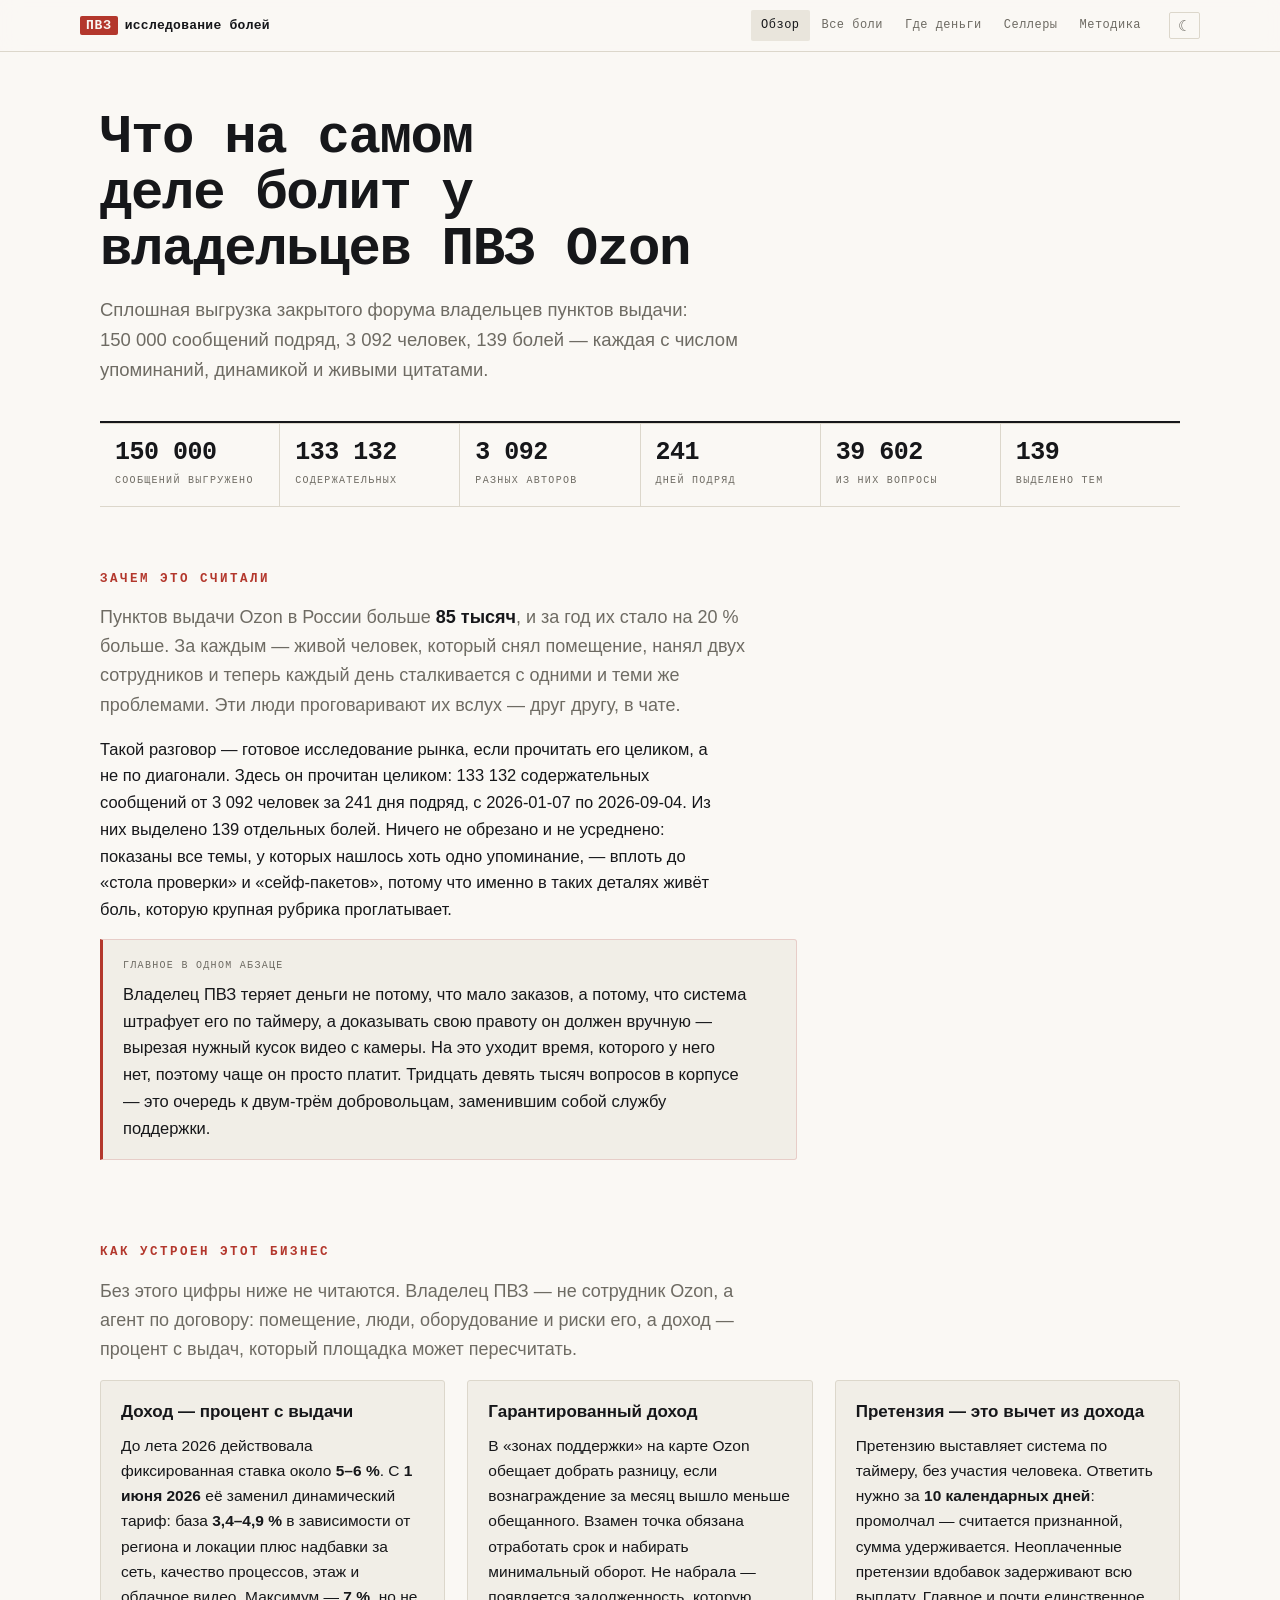
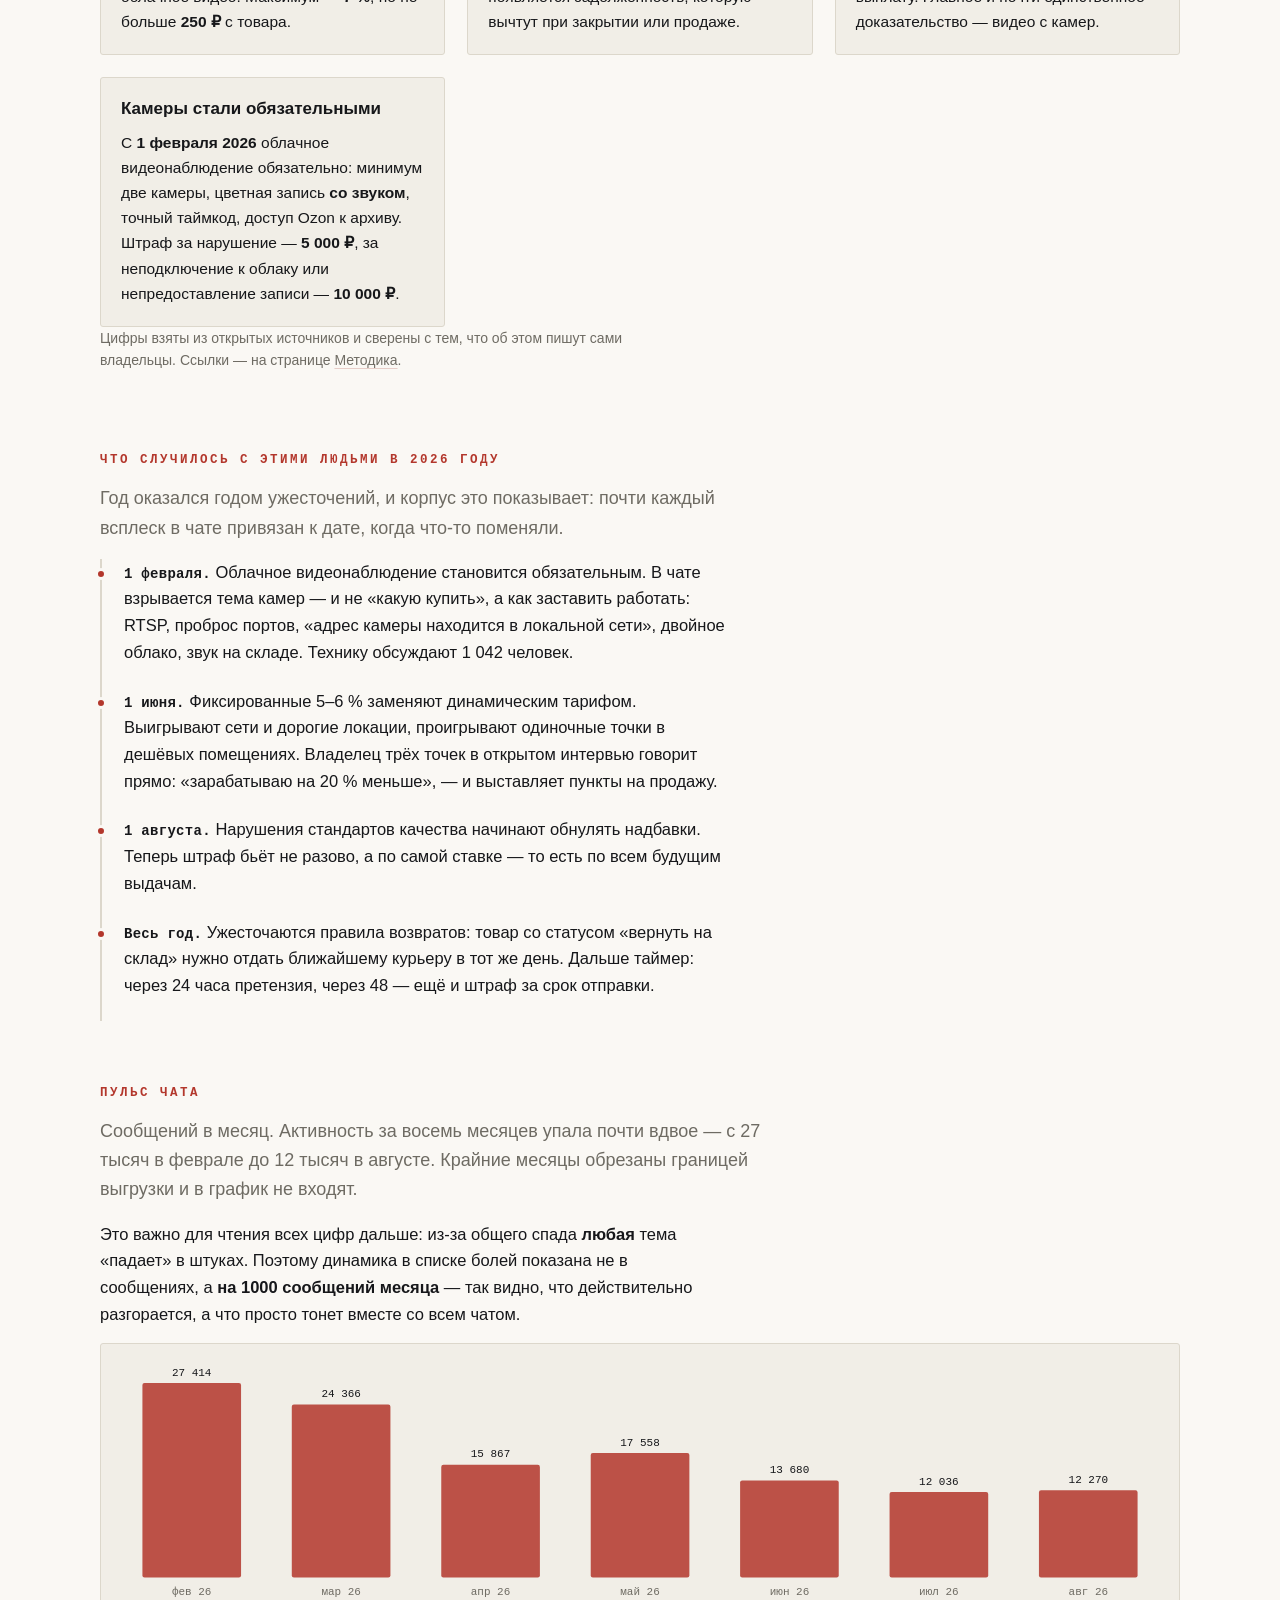
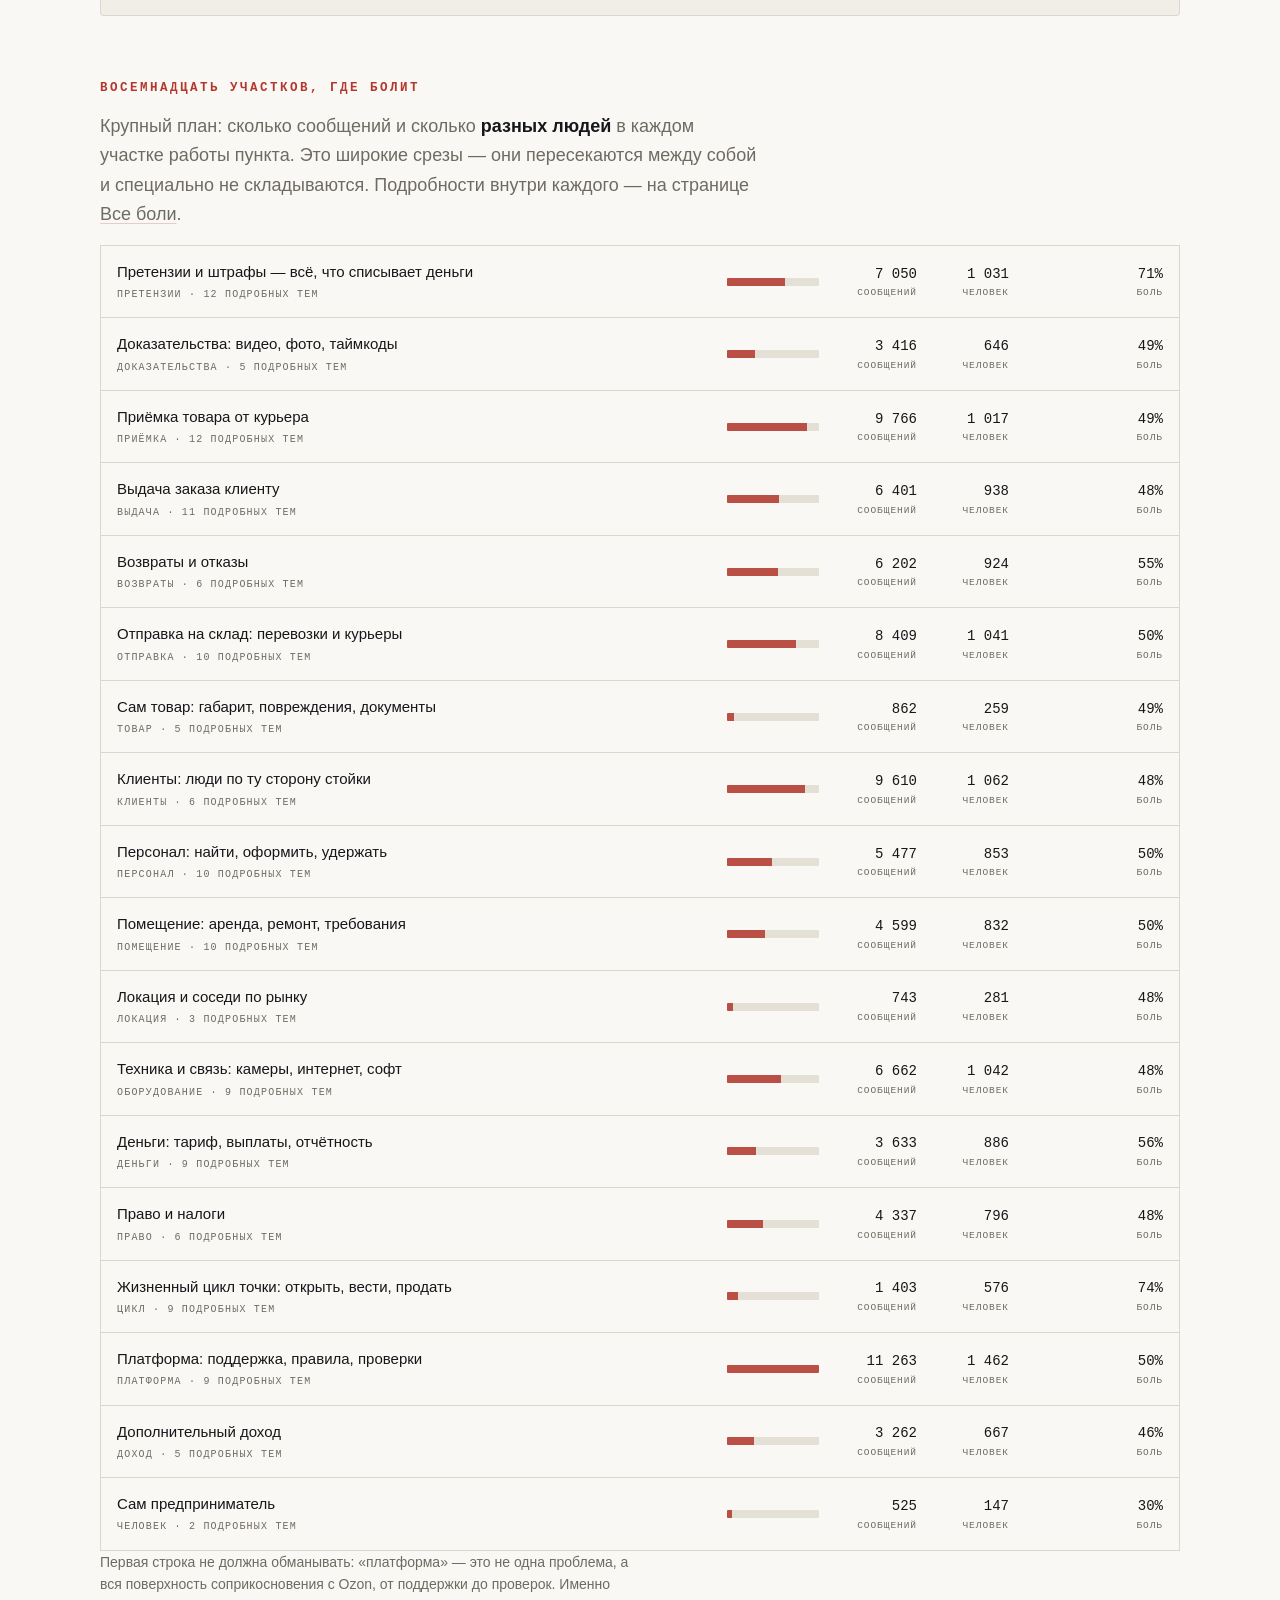
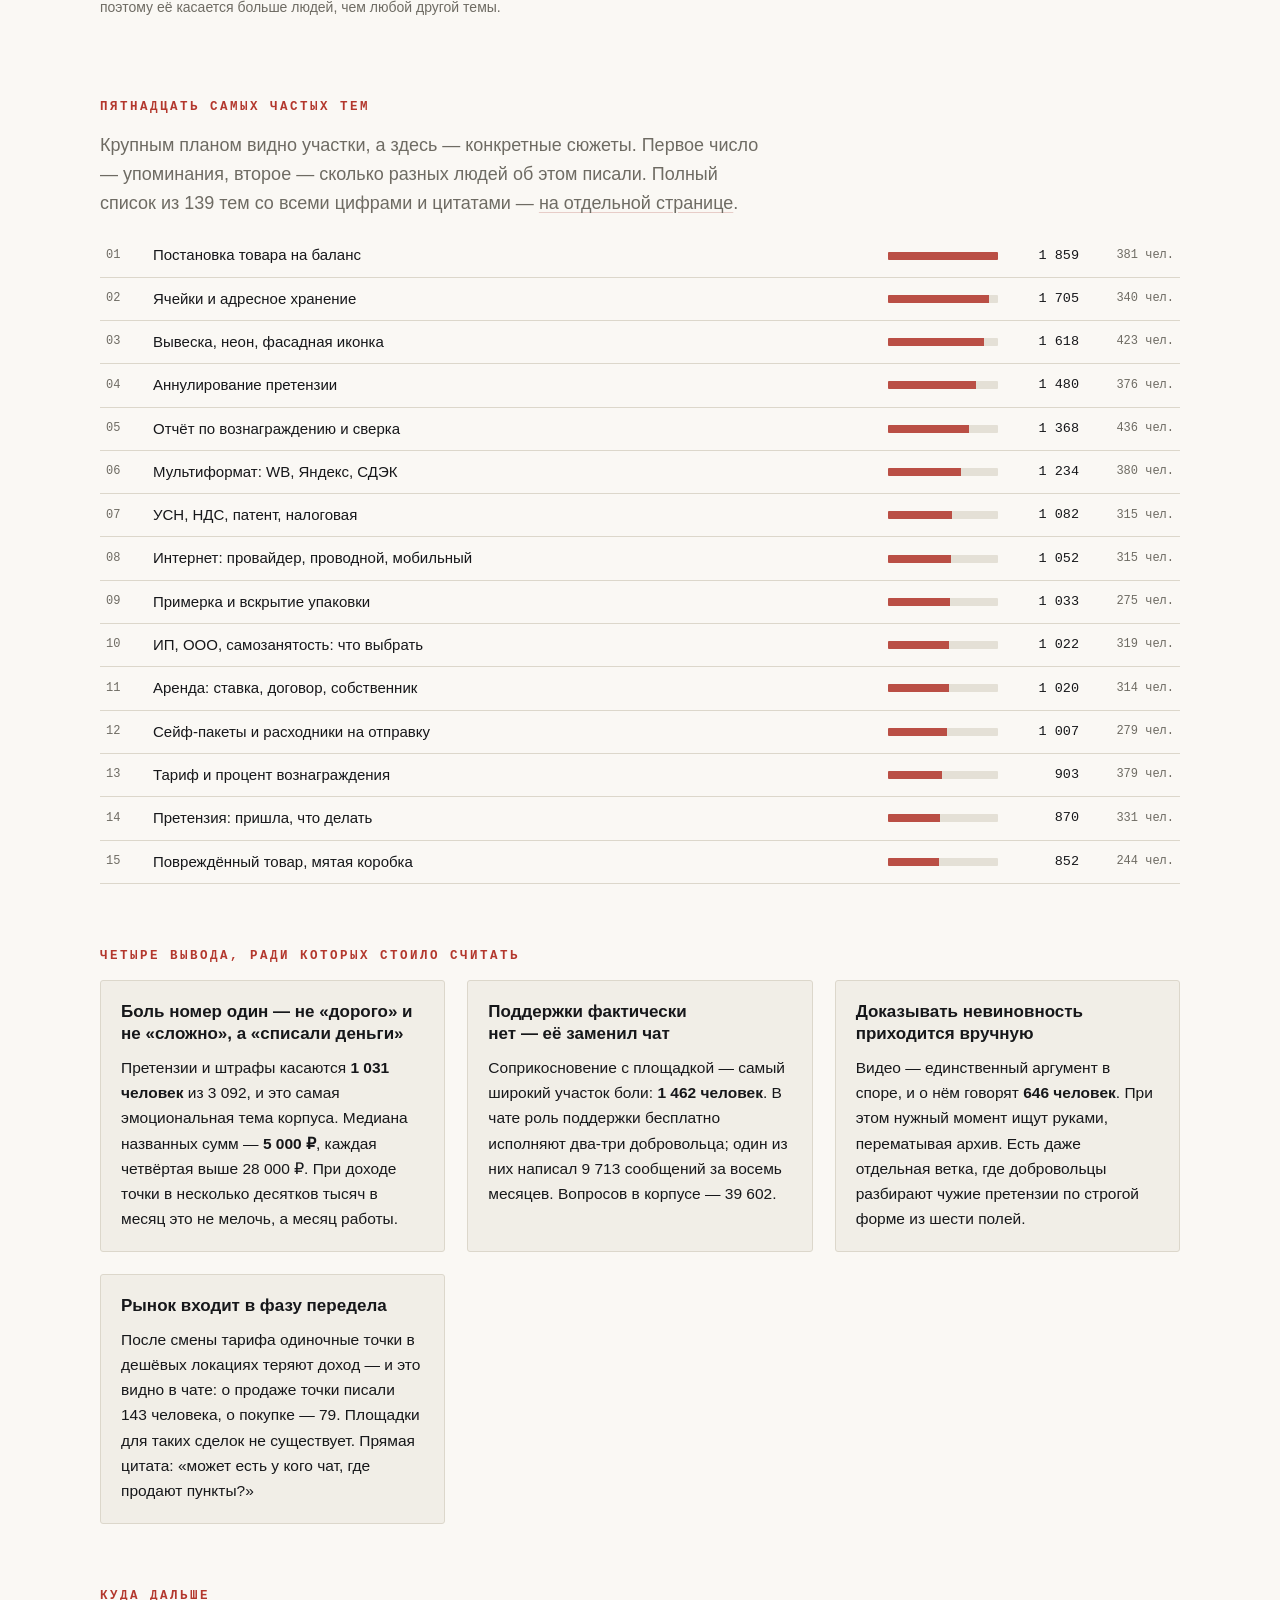
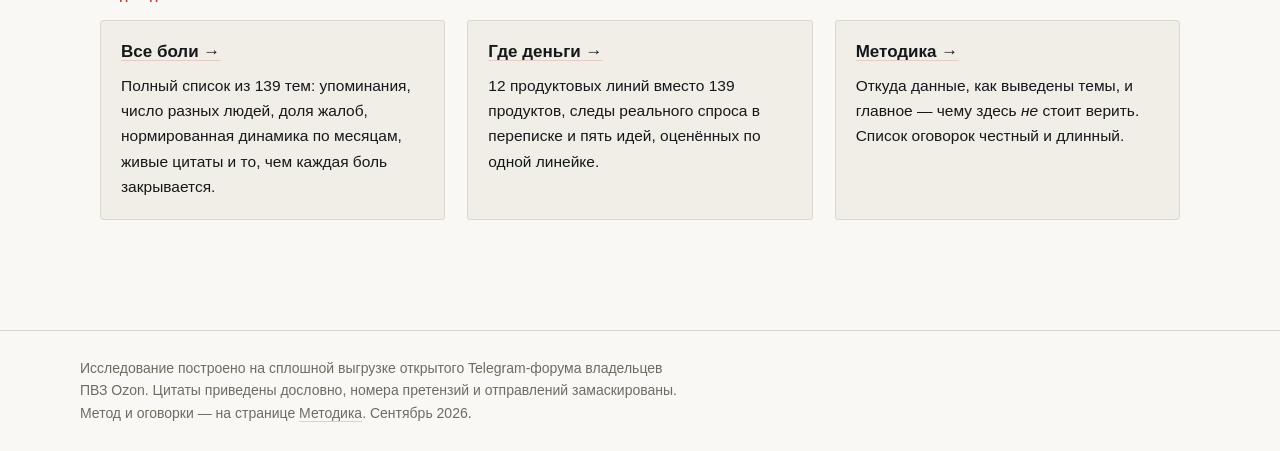
==== index.html @ 46ada5bd "Исследование болей владельцев ПВЗ Ozon: сайт и инструменты 139 тем по 150 000 сообщений форума, 18 ш" ====
<!doctype html>
<html lang="ru">
<head>
<meta charset="utf-8">
<meta name="viewport" content="width=device-width,initial-scale=1">
<title>Что болит у владельцев ПВЗ Ozon — исследование по 150 000 сообщений</title>
<meta name="description" content="Исследование болей владельцев ПВЗ Ozon: 150 000 сообщений закрытого Telegram-форума, 139 тем с частотами и цитатами, 12 продуктовых линий и оценка идей.">
<meta property="og:title" content="Что болит у владельцев ПВЗ Ozon — исследование по 150 000 сообщений">
<meta property="og:description" content="Исследование болей владельцев ПВЗ Ozon: 150 000 сообщений закрытого Telegram-форума, 139 тем с частотами и цитатами, 12 продуктовых линий и оценка идей.">
<meta property="og:type" content="article">
<meta name="color-scheme" content="light dark">
<link rel="stylesheet" href="assets/site.css">
<link rel="icon" href="data:image/svg+xml,<svg xmlns=%22http://www.w3.org/2000/svg%22 viewBox=%220 0 100 100%22><text y=%22.92em%22 font-size=%2292%22>📦</text></svg>">
<script>
  /* Тему ставим до отрисовки, иначе тёмная страница мигнёт белым. */
  (function () {
    try { var t = localStorage.getItem('theme');
           if (t) document.documentElement.setAttribute('data-theme', t); } catch (e) {}
  })();
</script>
</head>
<body>
<header class="top">
  <a class="brand" href="index.html"><span class="mark">ПВЗ</span>исследование болей</a>
  <nav><a href="index.html" class=here>Обзор</a><a href="pains.html">Все боли</a><a href="money.html">Где деньги</a><a href="sellers.html">Селлеры</a><a href="method.html">Методика</a></nav>
  <button id="theme" type="button" aria-label="Переключить тему">☾</button>
</header>
<main class="wrap">
<div class="pagehead">
  <h1>Что на самом деле болит у владельцев ПВЗ Ozon</h1>
  <p class="sub">Сплошная выгрузка закрытого форума владельцев пунктов выдачи: 150 000 сообщений подряд, 3 092 человек, 139 болей — каждая с числом упоминаний, динамикой и живыми цитатами.</p>
</div>
<section class="fields"><div class="fact"><div class="fact-n">150 000</div><div class="fact-l">сообщений выгружено</div></div><div class="fact"><div class="fact-n">133 132</div><div class="fact-l">содержательных</div></div><div class="fact"><div class="fact-n">3 092</div><div class="fact-l">разных авторов</div></div><div class="fact"><div class="fact-n">241</div><div class="fact-l">дней подряд</div></div><div class="fact"><div class="fact-n">39 602</div><div class="fact-l">из них вопросы</div></div><div class="fact"><div class="fact-n">139</div><div class="fact-l">выделено тем</div></div></section>

<section>
  <h2>Зачем это считали</h2>
  <p class="lead">Пунктов выдачи Ozon в России больше <b>85 тысяч</b>, и за год
  их стало на 20 % больше. За каждым — живой человек, который снял помещение,
  нанял двух сотрудников и теперь каждый день сталкивается с одними и теми же
  проблемами. Эти люди проговаривают их вслух — друг другу, в чате.</p>

  <p>Такой разговор — готовое исследование рынка, если прочитать его целиком, а
  не по диагонали. Здесь он прочитан целиком: 133 132 содержательных
  сообщений от 3 092 человек за 241 дня подряд, с 2026-01-07 по 2026-09-04.
  Из них выделено 139 отдельных болей. Ничего не обрезано и не усреднено:
  показаны все темы, у которых нашлось хоть одно упоминание, — вплоть до
  «стола проверки» и «сейф-пакетов», потому что именно в таких деталях живёт
  боль, которую крупная рубрика проглатывает.</p>

  <div class="callout">
    <span class="lines-l">Главное в одном абзаце</span>
    <p>Владелец ПВЗ теряет деньги не потому, что мало заказов, а потому, что
    система штрафует его по таймеру, а доказывать свою правоту он должен
    вручную — вырезая нужный кусок видео с камеры. На это уходит время, которого
    у него нет, поэтому чаще он просто платит. Тридцать девять тысяч вопросов в
    корпусе — это очередь к двум-трём добровольцам, заменившим собой службу
    поддержки.</p>
  </div>
</section>

<section>
  <h2>Как устроен этот бизнес</h2>
  <p class="lead">Без этого цифры ниже не читаются. Владелец ПВЗ — не сотрудник
  Ozon, а агент по договору: помещение, люди, оборудование и риски его, а доход
  — процент с выдач, который площадка может пересчитать.</p>
  <div class="cards">
    <div class="card">
      <h3>Доход — процент с выдачи</h3>
      <p>До лета 2026 действовала фиксированная ставка около <b>5–6 %</b>.
      С <b>1 июня 2026</b> её заменил динамический тариф: база <b>3,4–4,9 %</b>
      в зависимости от региона и локации плюс надбавки за сеть, качество
      процессов, этаж и облачное видео. Максимум — <b>7 %</b>, но не больше
      <b>250 ₽</b> с товара.</p>
    </div>
    <div class="card">
      <h3>Гарантированный доход</h3>
      <p>В «зонах поддержки» на карте Ozon обещает добрать разницу, если
      вознаграждение за месяц вышло меньше обещанного. Взамен точка обязана
      отработать срок и набирать минимальный оборот. Не набрала — появляется
      задолженность, которую вычтут при закрытии или продаже.</p>
    </div>
    <div class="card">
      <h3>Претензия — это вычет из дохода</h3>
      <p>Претензию выставляет система по таймеру, без участия человека.
      Ответить нужно за <b>10 календарных дней</b>: промолчал — считается
      признанной, сумма удерживается. Неоплаченные претензии вдобавок
      задерживают всю выплату. Главное и почти единственное доказательство —
      видео с камер.</p>
    </div>
    <div class="card">
      <h3>Камеры стали обязательными</h3>
      <p>С <b>1 февраля 2026</b> облачное видеонаблюдение обязательно: минимум
      две камеры, цветная запись <b>со звуком</b>, точный таймкод, доступ Ozon к
      архиву. Штраф за нарушение — <b>5 000 ₽</b>, за неподключение к облаку или
      непредоставление записи — <b>10 000 ₽</b>.</p>
    </div>
  </div>
  <p class="note">Цифры взяты из открытых источников и сверены с тем, что об
  этом пишут сами владельцы. Ссылки — на странице <a href="method.html">Методика</a>.</p>
</section>

<section>
  <h2>Что случилось с этими людьми в 2026 году</h2>
  <p class="lead">Год оказался годом ужесточений, и корпус это показывает: почти
  каждый всплеск в чате привязан к дате, когда что-то поменяли.</p>
  <ol class="timeline">
    <li><b>1 февраля.</b> Облачное видеонаблюдение становится обязательным.
    В чате взрывается тема камер — и не «какую купить», а как заставить работать:
    RTSP, проброс портов, «адрес камеры находится в локальной сети», двойное
    облако, звук на складе. Технику обсуждают 1 042 человек.</li>

    <li><b>1 июня.</b> Фиксированные 5–6 % заменяют динамическим тарифом.
    Выигрывают сети и дорогие локации, проигрывают одиночные точки в дешёвых
    помещениях. Владелец трёх точек в открытом интервью говорит прямо:
    «зарабатываю на 20 % меньше», — и выставляет пункты на продажу.</li>

    <li><b>1 августа.</b> Нарушения стандартов качества начинают обнулять
    надбавки. Теперь штраф бьёт не разово, а по самой ставке — то есть по всем
    будущим выдачам.</li>

    <li><b>Весь год.</b> Ужесточаются правила возвратов: товар со статусом
    «вернуть на склад» нужно отдать ближайшему курьеру в тот же день. Дальше
    таймер: через 24 часа претензия, через 48 — ещё и штраф за срок отправки.</li>
  </ol>
</section>

<section>
  <h2>Пульс чата</h2>
  <p class="lead">Сообщений в месяц. Активность за восемь месяцев упала почти
  вдвое — с 27 тысяч в феврале до 12 тысяч в августе. Крайние месяцы обрезаны
  границей выгрузки и в график не входят.</p>
  <p>Это важно для чтения всех цифр дальше: из-за общего спада <b>любая</b> тема
  «падает» в штуках. Поэтому динамика в списке болей показана не в сообщениях, а
  <b>на 1000 сообщений месяца</b> — так видно, что действительно разгорается, а
  что просто тонет вместе со всем чатом.</p>
  <div class="chartwrap"><svg viewBox="0 0 1000 232" class="chart" role="img" aria-label="сообщений в месяц"><rect x="24.3" y="20.0" width="94.3" height="186.0" rx="2" class="bar"/><text x="71.4" y="223" text-anchor="middle" class="lbl">фев 26</text><text x="71.4" y="13.0" text-anchor="middle" class="val">27 414</text><rect x="167.1" y="40.7" width="94.3" height="165.3" rx="2" class="bar"/><text x="214.3" y="223" text-anchor="middle" class="lbl">мар 26</text><text x="214.3" y="33.7" text-anchor="middle" class="val">24 366</text><rect x="310.0" y="98.3" width="94.3" height="107.7" rx="2" class="bar"/><text x="357.1" y="223" text-anchor="middle" class="lbl">апр 26</text><text x="357.1" y="91.3" text-anchor="middle" class="val">15 867</text><rect x="452.9" y="86.9" width="94.3" height="119.1" rx="2" class="bar"/><text x="500.0" y="223" text-anchor="middle" class="lbl">май 26</text><text x="500.0" y="79.9" text-anchor="middle" class="val">17 558</text><rect x="595.7" y="113.2" width="94.3" height="92.8" rx="2" class="bar"/><text x="642.9" y="223" text-anchor="middle" class="lbl">июн 26</text><text x="642.9" y="106.2" text-anchor="middle" class="val">13 680</text><rect x="738.6" y="124.3" width="94.3" height="81.7" rx="2" class="bar"/><text x="785.7" y="223" text-anchor="middle" class="lbl">июл 26</text><text x="785.7" y="117.3" text-anchor="middle" class="val">12 036</text><rect x="881.4" y="122.7" width="94.3" height="83.3" rx="2" class="bar"/><text x="928.6" y="223" text-anchor="middle" class="lbl">авг 26</text><text x="928.6" y="115.7" text-anchor="middle" class="val">12 270</text></svg></div>
</section>

<section>
  <h2>Восемнадцать участков, где болит</h2>
  <p class="lead">Крупный план: сколько сообщений и сколько <b>разных людей</b>
  в каждом участке работы пункта. Это широкие срезы — они пересекаются между
  собой и специально не складываются. Подробности внутри каждого — на странице
  <a href="pains.html">Все боли</a>.</p>
  <div class="umbrellas"><div class="umb"><div class="umb-name">Претензии и штрафы — всё, что списывает деньги<small>претензии · 12 подробных тем</small></div><span class="track"><span class="fill" style="width:63%"></span></span><span class="n">7 050<small>сообщений</small></span><span class="n">1 031<small>человек</small></span><span class="n">71%<small>боль</small></span></div><div class="umb"><div class="umb-name">Доказательства: видео, фото, таймкоды<small>доказательства · 5 подробных тем</small></div><span class="track"><span class="fill" style="width:30%"></span></span><span class="n">3 416<small>сообщений</small></span><span class="n">646<small>человек</small></span><span class="n">49%<small>боль</small></span></div><div class="umb"><div class="umb-name">Приёмка товара от курьера<small>приёмка · 12 подробных тем</small></div><span class="track"><span class="fill" style="width:87%"></span></span><span class="n">9 766<small>сообщений</small></span><span class="n">1 017<small>человек</small></span><span class="n">49%<small>боль</small></span></div><div class="umb"><div class="umb-name">Выдача заказа клиенту<small>выдача · 11 подробных тем</small></div><span class="track"><span class="fill" style="width:57%"></span></span><span class="n">6 401<small>сообщений</small></span><span class="n">938<small>человек</small></span><span class="n">48%<small>боль</small></span></div><div class="umb"><div class="umb-name">Возвраты и отказы<small>возвраты · 6 подробных тем</small></div><span class="track"><span class="fill" style="width:55%"></span></span><span class="n">6 202<small>сообщений</small></span><span class="n">924<small>человек</small></span><span class="n">55%<small>боль</small></span></div><div class="umb"><div class="umb-name">Отправка на склад: перевозки и курьеры<small>отправка · 10 подробных тем</small></div><span class="track"><span class="fill" style="width:75%"></span></span><span class="n">8 409<small>сообщений</small></span><span class="n">1 041<small>человек</small></span><span class="n">50%<small>боль</small></span></div><div class="umb"><div class="umb-name">Сам товар: габарит, повреждения, документы<small>товар · 5 подробных тем</small></div><span class="track"><span class="fill" style="width:8%"></span></span><span class="n">862<small>сообщений</small></span><span class="n">259<small>человек</small></span><span class="n">49%<small>боль</small></span></div><div class="umb"><div class="umb-name">Клиенты: люди по ту сторону стойки<small>клиенты · 6 подробных тем</small></div><span class="track"><span class="fill" style="width:85%"></span></span><span class="n">9 610<small>сообщений</small></span><span class="n">1 062<small>человек</small></span><span class="n">48%<small>боль</small></span></div><div class="umb"><div class="umb-name">Персонал: найти, оформить, удержать<small>персонал · 10 подробных тем</small></div><span class="track"><span class="fill" style="width:49%"></span></span><span class="n">5 477<small>сообщений</small></span><span class="n">853<small>человек</small></span><span class="n">50%<small>боль</small></span></div><div class="umb"><div class="umb-name">Помещение: аренда, ремонт, требования<small>помещение · 10 подробных тем</small></div><span class="track"><span class="fill" style="width:41%"></span></span><span class="n">4 599<small>сообщений</small></span><span class="n">832<small>человек</small></span><span class="n">50%<small>боль</small></span></div><div class="umb"><div class="umb-name">Локация и соседи по рынку<small>локация · 3 подробных тем</small></div><span class="track"><span class="fill" style="width:7%"></span></span><span class="n">743<small>сообщений</small></span><span class="n">281<small>человек</small></span><span class="n">48%<small>боль</small></span></div><div class="umb"><div class="umb-name">Техника и связь: камеры, интернет, софт<small>оборудование · 9 подробных тем</small></div><span class="track"><span class="fill" style="width:59%"></span></span><span class="n">6 662<small>сообщений</small></span><span class="n">1 042<small>человек</small></span><span class="n">48%<small>боль</small></span></div><div class="umb"><div class="umb-name">Деньги: тариф, выплаты, отчётность<small>деньги · 9 подробных тем</small></div><span class="track"><span class="fill" style="width:32%"></span></span><span class="n">3 633<small>сообщений</small></span><span class="n">886<small>человек</small></span><span class="n">56%<small>боль</small></span></div><div class="umb"><div class="umb-name">Право и налоги<small>право · 6 подробных тем</small></div><span class="track"><span class="fill" style="width:39%"></span></span><span class="n">4 337<small>сообщений</small></span><span class="n">796<small>человек</small></span><span class="n">48%<small>боль</small></span></div><div class="umb"><div class="umb-name">Жизненный цикл точки: открыть, вести, продать<small>цикл · 9 подробных тем</small></div><span class="track"><span class="fill" style="width:12%"></span></span><span class="n">1 403<small>сообщений</small></span><span class="n">576<small>человек</small></span><span class="n">74%<small>боль</small></span></div><div class="umb"><div class="umb-name">Платформа: поддержка, правила, проверки<small>платформа · 9 подробных тем</small></div><span class="track"><span class="fill" style="width:100%"></span></span><span class="n">11 263<small>сообщений</small></span><span class="n">1 462<small>человек</small></span><span class="n">50%<small>боль</small></span></div><div class="umb"><div class="umb-name">Дополнительный доход<small>доход · 5 подробных тем</small></div><span class="track"><span class="fill" style="width:29%"></span></span><span class="n">3 262<small>сообщений</small></span><span class="n">667<small>человек</small></span><span class="n">46%<small>боль</small></span></div><div class="umb"><div class="umb-name">Сам предприниматель<small>человек · 2 подробных тем</small></div><span class="track"><span class="fill" style="width:5%"></span></span><span class="n">525<small>сообщений</small></span><span class="n">147<small>человек</small></span><span class="n">30%<small>боль</small></span></div></div>
  <p class="note">Первая строка не должна обманывать: «платформа» — это не одна
  проблема, а вся поверхность соприкосновения с Ozon, от поддержки до проверок.
  Именно поэтому её касается больше людей, чем любой другой темы.</p>
</section>

<section>
  <h2>Пятнадцать самых частых тем</h2>
  <p class="lead">Крупным планом видно участки, а здесь — конкретные сюжеты.
  Первое число — упоминания, второе — сколько разных людей об этом писали.
  Полный список из 139 тем со всеми цифрами и цитатами —
  <a href="pains.html">на отдельной странице</a>.</p>
  <ol class="top15"><li><span class="t">Постановка товара на баланс</span><span class="track"><span class="fill" style="width:100%"></span></span><span class="n">1 859</span><span class="n dim">381 чел.</span></li><li><span class="t">Ячейки и адресное хранение</span><span class="track"><span class="fill" style="width:92%"></span></span><span class="n">1 705</span><span class="n dim">340 чел.</span></li><li><span class="t">Вывеска, неон, фасадная иконка</span><span class="track"><span class="fill" style="width:87%"></span></span><span class="n">1 618</span><span class="n dim">423 чел.</span></li><li><span class="t">Аннулирование претензии</span><span class="track"><span class="fill" style="width:80%"></span></span><span class="n">1 480</span><span class="n dim">376 чел.</span></li><li><span class="t">Отчёт по вознаграждению и сверка</span><span class="track"><span class="fill" style="width:74%"></span></span><span class="n">1 368</span><span class="n dim">436 чел.</span></li><li><span class="t">Мультиформат: WB, Яндекс, СДЭК</span><span class="track"><span class="fill" style="width:66%"></span></span><span class="n">1 234</span><span class="n dim">380 чел.</span></li><li><span class="t">УСН, НДС, патент, налоговая</span><span class="track"><span class="fill" style="width:58%"></span></span><span class="n">1 082</span><span class="n dim">315 чел.</span></li><li><span class="t">Интернет: провайдер, проводной, мобильный</span><span class="track"><span class="fill" style="width:57%"></span></span><span class="n">1 052</span><span class="n dim">315 чел.</span></li><li><span class="t">Примерка и вскрытие упаковки</span><span class="track"><span class="fill" style="width:56%"></span></span><span class="n">1 033</span><span class="n dim">275 чел.</span></li><li><span class="t">ИП, ООО, самозанятость: что выбрать</span><span class="track"><span class="fill" style="width:55%"></span></span><span class="n">1 022</span><span class="n dim">319 чел.</span></li><li><span class="t">Аренда: ставка, договор, собственник</span><span class="track"><span class="fill" style="width:55%"></span></span><span class="n">1 020</span><span class="n dim">314 чел.</span></li><li><span class="t">Сейф-пакеты и расходники на отправку</span><span class="track"><span class="fill" style="width:54%"></span></span><span class="n">1 007</span><span class="n dim">279 чел.</span></li><li><span class="t">Тариф и процент вознаграждения</span><span class="track"><span class="fill" style="width:49%"></span></span><span class="n">903</span><span class="n dim">379 чел.</span></li><li><span class="t">Претензия: пришла, что делать</span><span class="track"><span class="fill" style="width:47%"></span></span><span class="n">870</span><span class="n dim">331 чел.</span></li><li><span class="t">Повреждённый товар, мятая коробка</span><span class="track"><span class="fill" style="width:46%"></span></span><span class="n">852</span><span class="n dim">244 чел.</span></li></ol>
</section>

<section>
  <h2>Четыре вывода, ради которых стоило считать</h2>
  <div class="cards">
    <div class="card">
      <h3>Боль номер один — не «дорого» и не «сложно», а «списали деньги»</h3>
      <p>Претензии и штрафы касаются <b>1 031 человек</b> из
      3 092, и это самая эмоциональная тема корпуса. Медиана названных
      сумм — <b>5 000 ₽</b>, каждая четвёртая выше 28 000 ₽. При доходе точки
      в несколько десятков тысяч в месяц это не мелочь, а месяц работы.</p>
    </div>
    <div class="card">
      <h3>Поддержки фактически нет — её заменил чат</h3>
      <p>Соприкосновение с площадкой — самый широкий участок боли:
      <b>1 462 человек</b>. В чате роль поддержки бесплатно
      исполняют два-три добровольца; один из них написал 9 713 сообщений за
      восемь месяцев. Вопросов в корпусе — 39 602.</p>
    </div>
    <div class="card">
      <h3>Доказывать невиновность приходится вручную</h3>
      <p>Видео — единственный аргумент в споре, и о нём говорят
      <b>646 человек</b>. При этом нужный момент ищут
      руками, перематывая архив. Есть даже отдельная ветка, где добровольцы
      разбирают чужие претензии по строгой форме из шести полей.</p>
    </div>
    <div class="card">
      <h3>Рынок входит в фазу передела</h3>
      <p>После смены тарифа одиночные точки в дешёвых локациях теряют доход — и
      это видно в чате: о продаже точки писали 143 человека, о покупке — 79.
      Площадки для таких сделок не существует. Прямая цитата: «может есть у кого
      чат, где продают пункты?»</p>
    </div>
  </div>
</section>

<section>
  <h2>Куда дальше</h2>
  <div class="cards">
    <div class="card">
      <h3><a href="pains.html">Все боли →</a></h3>
      <p>Полный список из 139 тем: упоминания, число разных людей, доля
      жалоб, нормированная динамика по месяцам, живые цитаты и то, чем каждая
      боль закрывается.</p>
    </div>
    <div class="card">
      <h3><a href="money.html">Где деньги →</a></h3>
      <p>12 продуктовых линий вместо 139 продуктов, следы реального
      спроса в переписке и пять идей, оценённых по одной линейке.</p>
    </div>
    <div class="card">
      <h3><a href="method.html">Методика →</a></h3>
      <p>Откуда данные, как выведены темы, и главное — чему здесь <em>не</em>
      стоит верить. Список оговорок честный и длинный.</p>
    </div>
  </div>
</section>

</main>
<footer class="foot">
  <p>Исследование построено на сплошной выгрузке открытого Telegram-форума
  владельцев ПВЗ Ozon. Цитаты приведены дословно, номера претензий и отправлений
  замаскированы. Метод и оговорки — на странице <a href="method.html">Методика</a>.
  Сентябрь 2026.</p>
</footer>
<script src="assets/site.js"></script>
</body>
</html>
---- assets/site.css ----
/* ─────────────────────────────────────────────────────────────────────────
   Боли владельцев ПВЗ Ozon — стиль исследования.

   Замысел: складская опись. Мир ПВЗ — это стеллажи, короба, штрихкоды и
   бумажки-претензии, поэтому весь служебный слой набран моноширинным: номера,
   подписи полей, счётчики. Проза — обычным гротеском. Один акцент, кирпичный,
   и он значит ровно одно: здесь теряются деньги.

   Шрифты системные намеренно: подключать CDN — значит зависеть от чужого
   домена, а встраивать купленные лицензии в публичный сайт нельзя.
   ───────────────────────────────────────────────────────────────────────── */

:root {
  --paper:#FAF8F4;
  --panel:#F1EEE7;
  --panel-2:#E9E5DC;
  --ink:#16171A;
  --muted:#6E6B63;
  --rule:#DCD7CB;
  --claim:#B3372C;
  --claim-soft:#E7CDC8;
  --good:#3F6B4F;
  --grid:#E4E0D6;

  --mono: ui-monospace, SFMono-Regular, "SF Mono", Menlo, Consolas, "Liberation Mono", monospace;
  --sans: ui-sans-serif, -apple-system, BlinkMacSystemFont, "Segoe UI", Roboto,
          "Helvetica Neue", Arial, sans-serif;

  --w: 1120px;
  --gap: 22px;
}

@media (prefers-color-scheme: dark) {
  :root {
    --paper:#121211; --panel:#1B1B19; --panel-2:#232320; --ink:#EBE8E1;
    --muted:#959085; --rule:#302F2A; --claim:#F0705E;
    --claim-soft:#3D211D; --good:#7FAE8F; --grid:#26251F;
  }
}
:root[data-theme="dark"] {
  --paper:#121211; --panel:#1B1B19; --panel-2:#232320; --ink:#EBE8E1;
  --muted:#959085; --rule:#302F2A; --claim:#F0705E;
  --claim-soft:#3D211D; --good:#7FAE8F; --grid:#26251F;
}
:root[data-theme="light"] {
  --paper:#FAF8F4; --panel:#F1EEE7; --panel-2:#E9E5DC; --ink:#16171A;
  --muted:#6E6B63; --rule:#DCD7CB; --claim:#B3372C;
  --claim-soft:#E7CDC8; --good:#3F6B4F; --grid:#E4E0D6;
}

*, *::before, *::after { box-sizing: border-box; }

html { -webkit-text-size-adjust: 100%; }

body {
  margin: 0;
  background: var(--paper);
  color: var(--ink);
  font-family: var(--sans);
  font-size: 16.5px;
  line-height: 1.62;
  -webkit-font-smoothing: antialiased;
  text-rendering: optimizeLegibility;
}

h1, h2, h3, h4 { text-wrap: balance; }
a { color: inherit; text-decoration-color: var(--claim-soft); text-underline-offset: 3px; }
a:hover { text-decoration-color: var(--claim); }
:focus-visible { outline: 2px solid var(--claim); outline-offset: 3px; border-radius: 2px; }

/* ── верхняя панель ────────────────────────────────────────────────────── */
.top {
  position: sticky; top: 0; z-index: 20;
  display: flex; align-items: center; gap: 18px;
  padding: 10px max(20px, calc((100vw - var(--w)) / 2));
  background: color-mix(in srgb, var(--paper) 88%, transparent);
  backdrop-filter: saturate(1.4) blur(10px);
  border-bottom: 1px solid var(--rule);
}
.brand {
  font-family: var(--mono); font-size: 13px; font-weight: 600;
  letter-spacing: .02em; text-decoration: none; white-space: nowrap;
}
.brand .mark {
  background: var(--claim); color: var(--paper); padding: 2px 6px;
  border-radius: 2px; margin-right: 7px; letter-spacing: .06em;
}
.top nav { display: flex; gap: 2px; margin-left: auto; flex-wrap: wrap; }
.top nav a {
  font-family: var(--mono); font-size: 12px; letter-spacing: .04em;
  padding: 6px 10px; border-radius: 2px; text-decoration: none; color: var(--muted);
}
.top nav a:hover { background: var(--panel); color: var(--ink); }
.top nav a.here { color: var(--ink); background: var(--panel-2); }
#theme {
  font-size: 15px; line-height: 1; background: none; border: 1px solid var(--rule);
  color: var(--muted); border-radius: 2px; padding: 5px 8px; cursor: pointer;
}
#theme:hover { color: var(--ink); border-color: var(--muted); }

/* ── каркас ────────────────────────────────────────────────────────────── */
.wrap { max-width: var(--w); margin: 0 auto; padding: 0 20px 110px; }
section { padding-top: 62px; }
section > h2 {
  font-family: var(--mono); font-size: 12.5px; letter-spacing: .2em;
  text-transform: uppercase; color: var(--claim); margin: 0 0 14px; font-weight: 600;
}
section > h2 + .lead { margin-top: 0; }
p { margin: 0 0 16px; max-width: 68ch; }
.lead { font-size: 18px; color: var(--muted); max-width: 66ch; }
.lead b, .lead strong { color: var(--ink); font-weight: 600; }
.note { font-size: 14px; color: var(--muted); }

.pagehead { padding: 58px 0 6px; border-bottom: 2px solid var(--ink); }
.pagehead h1 {
  font-family: var(--mono); font-weight: 600; letter-spacing: -.025em;
  font-size: clamp(30px, 5.4vw, 54px); line-height: 1.03;
  margin: 0 0 18px; max-width: 20ch;
}
.pagehead .sub { font-size: 18.5px; color: var(--muted); max-width: 64ch; margin: 0 0 30px; }

/* ── плитки чисел ──────────────────────────────────────────────────────── */
.fields {
  display: grid; grid-template-columns: repeat(auto-fit, minmax(148px, 1fr));
  gap: 1px; background: var(--rule);
  border-top: 1px solid var(--rule); border-bottom: 1px solid var(--rule);
  padding-top: 0; margin-top: 0;
}
.fact { background: var(--paper); padding: 15px 15px 17px; }
.fact-n {
  font-family: var(--mono); font-size: 25px; font-weight: 600;
  letter-spacing: -.02em; font-variant-numeric: tabular-nums; line-height: 1.1;
}
.fact-l {
  font-family: var(--mono); font-size: 10px; letter-spacing: .13em;
  text-transform: uppercase; color: var(--muted); margin-top: 6px;
}
.fact-l small { display: block; letter-spacing: .06em; text-transform: none; opacity: .85; }

/* ── карточки ──────────────────────────────────────────────────────────── */
.cards { display: grid; gap: var(--gap); grid-template-columns: repeat(auto-fit, minmax(280px, 1fr)); }
.card {
  background: var(--panel); border: 1px solid var(--rule); border-radius: 3px;
  padding: 20px;
}
.card h3 { margin: 0 0 10px; font-size: 17px; line-height: 1.3; }
.card p { margin: 0; font-size: 15.5px; }
.card b { font-variant-numeric: tabular-nums; }

/* ── хронология ────────────────────────────────────────────────────────── */
.timeline { list-style: none; margin: 0; padding: 0; border-left: 2px solid var(--rule); }
.timeline li { padding: 0 0 22px 22px; position: relative; max-width: 68ch; }
.timeline li::before {
  content: ""; position: absolute; left: -7px; top: 9px; width: 12px; height: 12px;
  background: var(--claim); border-radius: 50%; border: 3px solid var(--paper);
}
.timeline b { font-family: var(--mono); font-size: 14px; letter-spacing: .02em; }

/* ── графики ───────────────────────────────────────────────────────────── */
.chartwrap {
  overflow-x: auto; border: 1px solid var(--rule); background: var(--panel);
  padding: 18px 16px 10px; border-radius: 3px;
}
.chart { display: block; min-width: 660px; width: 100%; height: auto; }
.chart .bar { fill: var(--claim); opacity: .85; }
.chart .lbl { font-family: var(--mono); font-size: 10.5px; fill: var(--muted); }
.chart .val {
  font-family: var(--mono); font-size: 10.5px; fill: var(--ink);
  font-variant-numeric: tabular-nums;
}
.spark { width: 132px; height: 30px; display: block; overflow: visible; }
.spark-line { fill: none; stroke: var(--claim); stroke-width: 1.4; stroke-linejoin: round; vector-effect: non-scaling-stroke; }
.spark-fill { fill: var(--claim); opacity: .12; }
.spark-dot { fill: var(--claim); }

/* ── зонты по разделам ─────────────────────────────────────────────────── */
.umbrellas { display: grid; gap: 1px; background: var(--rule); border: 1px solid var(--rule); }
.umb {
  background: var(--paper); padding: 14px 16px; display: grid;
  grid-template-columns: minmax(0, 1fr) 92px 84px 78px 140px; gap: 14px; align-items: center;
}
.umb-name { font-size: 15px; }
.umb-name small {
  display: block; font-family: var(--mono); font-size: 10px; letter-spacing: .12em;
  text-transform: uppercase; color: var(--muted); margin-top: 3px;
}
.umb .n { font-family: var(--mono); text-align: right; font-variant-numeric: tabular-nums; font-size: 14px; }
.umb .n small { display: block; font-size: 9.5px; letter-spacing: .1em; text-transform: uppercase; color: var(--muted); }
.umb .track { height: 8px; }

/* ── список тем ────────────────────────────────────────────────────────── */
.filters { display: flex; flex-wrap: wrap; gap: 6px; margin: 26px 0 20px; }
.filters button {
  font-family: var(--mono); font-size: 11px; letter-spacing: .08em;
  padding: 6px 11px; border: 1px solid var(--rule); background: var(--paper);
  color: var(--muted); border-radius: 2px; cursor: pointer;
}
.filters button:hover { color: var(--ink); border-color: var(--muted); }
.filters button.on { background: var(--claim); border-color: var(--claim); color: var(--paper); }

.legend, .row > summary {
  display: grid;
  grid-template-columns: 42px minmax(0, 1fr) 92px 66px 56px 46px 140px;
  gap: 13px; align-items: center;
}
.legend {
  font-family: var(--mono); font-size: 10px; letter-spacing: .13em;
  text-transform: uppercase; color: var(--muted);
  padding: 0 8px 9px; border-bottom: 1px solid var(--rule);
}
.legend .n { text-align: right; }

/* Липкая шапка не должна накрывать то, к чему привёл якорь. */
.row, section, .line { scroll-margin-top: 76px; }
.row { border-bottom: 1px solid var(--rule); }
.row > summary { padding: 11px 8px; cursor: pointer; list-style: none; }
.row > summary::-webkit-details-marker { display: none; }
.row > summary:hover { background: var(--panel); }
.row[open] > summary { background: var(--panel); }
.rank { font-family: var(--mono); font-size: 12px; color: var(--muted); font-variant-numeric: tabular-nums; }
.row .name { font-size: 15px; line-height: 1.3; }
.sect {
  display: block; font-family: var(--mono); font-size: 9.5px; letter-spacing: .12em;
  text-transform: uppercase; color: var(--muted); margin-top: 2px;
}
.track { height: 8px; background: var(--grid); border-radius: 1px; overflow: hidden; }
.fill { display: block; height: 100%; background: var(--claim); opacity: .85; }
.row .num, .top15 .n {
  font-family: var(--mono); font-size: 13.5px; text-align: right;
  font-variant-numeric: tabular-nums;
}
.row .num.dim, .top15 .n.dim { color: var(--muted); font-size: 12px; }
.sparkwrap { display: flex; justify-content: flex-end; }

.detail { padding: 4px 8px 28px; }
.metrics {
  display: grid; grid-template-columns: repeat(auto-fit, minmax(160px, 1fr));
  gap: 1px; background: var(--rule); border: 1px solid var(--rule);
  margin: 6px 0 16px; max-width: 760px;
}
.metrics .fact { padding: 11px 13px; background: var(--panel); }
.metrics .fact-n { font-size: 19px; }

.lines { display: flex; flex-wrap: wrap; gap: 8px; align-items: center; margin: 0 0 16px; }
.lines-l {
  font-family: var(--mono); font-size: 10px; letter-spacing: .13em;
  text-transform: uppercase; color: var(--muted);
}
.chip {
  font-family: var(--mono); font-size: 11.5px; padding: 4px 10px;
  border: 1px solid var(--claim-soft); border-radius: 2px; text-decoration: none;
  background: var(--paper);
}
.chip:hover { border-color: var(--claim); background: var(--panel); }
.trend { font-family: var(--mono); font-size: 11px; letter-spacing: .04em; margin-left: auto; }
.trend.up { color: var(--claim); }
.trend.down { color: var(--good); }
.trend.flat { color: var(--muted); }

blockquote {
  margin: 0 0 11px; padding: 12px 15px; background: var(--panel);
  border-left: 2px solid var(--claim-soft); border-radius: 0 3px 3px 0;
  max-width: 78ch;
}
blockquote p { margin: 0 0 6px; font-size: 15px; }
blockquote cite {
  font-family: var(--mono); font-size: 11px; color: var(--muted);
  font-style: normal; letter-spacing: .04em;
}

/* ── топ-15 на главной ─────────────────────────────────────────────────── */
.top15 { list-style: none; counter-reset: t; margin: 0; padding: 0; }
.top15 li {
  counter-increment: t; display: grid;
  grid-template-columns: 34px minmax(0, 1fr) 110px 68px 82px; gap: 13px;
  align-items: center; padding: 9px 6px; border-bottom: 1px solid var(--rule);
}
.top15 li::before {
  content: counter(t, decimal-leading-zero);
  font-family: var(--mono); font-size: 12px; color: var(--muted);
}
.top15 .t { font-size: 15px; }

/* ── линии продуктов ───────────────────────────────────────────────────── */
.lines-grid { display: grid; gap: var(--gap); }
.line {
  border: 1px solid var(--rule); background: var(--panel); border-radius: 3px;
  padding: 22px; scroll-margin-top: 74px;
}
.line > header { display: flex; flex-wrap: wrap; gap: 10px 20px; align-items: baseline; }
.line h3 { margin: 0; font-size: 20px; }
.line-meta { display: flex; gap: 10px; align-items: center; margin-left: auto; }
.line-meta b { font-family: var(--mono); font-size: 13px; }
.sc-l {
  font-family: var(--mono); font-size: 10px; letter-spacing: .12em;
  text-transform: uppercase; color: var(--muted);
}
.sc-bar { display: inline-flex; gap: 3px; }
.sc-bar i { width: 9px; height: 9px; background: var(--grid); border-radius: 1px; display: block; }
.sc-bar i.on { background: var(--claim); }
.pitch { margin: 12px 0 16px; color: var(--muted); font-size: 15.5px; max-width: 72ch; }

.kv { display: grid; gap: 9px; margin: 0 0 16px; }
.kv div { display: grid; grid-template-columns: 168px minmax(0, 1fr); gap: 14px; }
.kv dt {
  font-family: var(--mono); font-size: 10px; letter-spacing: .12em;
  text-transform: uppercase; color: var(--muted); padding-top: 4px;
}
.kv dd { margin: 0; font-size: 15px; }

.covers { border-top: 1px solid var(--rule); padding-top: 14px; }
.covers ul { list-style: none; margin: 8px 0 0; padding: 0; display: flex; flex-wrap: wrap; gap: 6px; }
.covers li {
  font-size: 13px; background: var(--paper); border: 1px solid var(--rule);
  border-radius: 2px; padding: 4px 9px;
}
.covers b { font-family: var(--mono); font-variant-numeric: tabular-nums; color: var(--muted); margin-left: 5px; }

/* ── сигналы рынка ─────────────────────────────────────────────────────── */
.signals {
  display: grid; gap: 1px; background: var(--rule); border: 1px solid var(--rule);
  grid-template-columns: repeat(auto-fit, minmax(290px, 1fr));
}
.signal { background: var(--paper); padding: 18px; }
.sig-head { display: flex; align-items: baseline; gap: 10px; }
.sig-n {
  font-family: var(--mono); font-size: 27px; font-weight: 600; color: var(--claim);
  font-variant-numeric: tabular-nums;
}
.sig-a { font-family: var(--mono); font-size: 11px; color: var(--muted); }
.signal h4 { font-size: 15px; margin: 3px 0 11px; }
.signal .q {
  font-size: 13px; color: var(--muted); margin: 0 0 8px;
  padding-left: 11px; border-left: 1px solid var(--rule);
}

/* ── идеи ──────────────────────────────────────────────────────────────── */
.ideas { display: grid; gap: var(--gap); }
.idea { border: 1px solid var(--rule); background: var(--panel); border-radius: 3px; padding: 22px; }
.idea > header { display: grid; grid-template-columns: 44px minmax(0, 1fr); gap: 15px; }
.letter {
  font-family: var(--mono); font-size: 19px; font-weight: 600; color: var(--paper);
  background: var(--claim); width: 40px; height: 40px; display: grid;
  place-items: center; border-radius: 3px;
}
.idea h3 { margin: 3px 0 0; font-size: 21px; }
.scores {
  display: flex; flex-wrap: wrap; gap: 13px 22px; padding: 14px 0;
  border-top: 1px solid var(--rule); border-bottom: 1px solid var(--rule);
  margin: 0 0 17px;
}
.sc { display: flex; align-items: center; gap: 7px; }
.sc b { font-family: var(--mono); font-size: 14px; }
.basis { border-left: 2px solid var(--claim-soft); padding: 2px 0 2px 13px; }
.basis p { margin: 5px 0 0; font-size: 14.5px; color: var(--muted); }

/* ── таблица ───────────────────────────────────────────────────────────── */
.tablewrap { overflow-x: auto; border: 1px solid var(--rule); border-radius: 3px; }
table { border-collapse: collapse; width: 100%; min-width: 540px; background: var(--paper); }
th, td { text-align: left; padding: 9px 15px; border-bottom: 1px solid var(--rule); font-size: 14.5px; }
th {
  font-family: var(--mono); font-size: 10px; letter-spacing: .13em;
  text-transform: uppercase; color: var(--muted); font-weight: 400;
}
td.n, th.n { text-align: right; font-family: var(--mono); font-variant-numeric: tabular-nums; }
tbody tr:last-child td { border-bottom: none; }
tbody tr:hover { background: var(--panel); }

/* ── прочее ────────────────────────────────────────────────────────────── */
.caveats, .links { padding-left: 20px; max-width: 72ch; }
.caveats li, .links li { margin-bottom: 11px; }
.callout {
  border: 1px solid var(--claim-soft); border-left: 3px solid var(--claim);
  background: var(--panel); padding: 18px 20px; border-radius: 0 3px 3px 0;
  margin: 0 0 20px; max-width: 76ch;
}
.callout p:last-child { margin-bottom: 0; }
.callout .lines-l { display: block; margin-bottom: 7px; }

.foot {
  border-top: 1px solid var(--rule); padding: 26px max(20px, calc((100vw - var(--w)) / 2));
  color: var(--muted); font-size: 14px;
}
.foot p { max-width: 78ch; margin: 0; }

/* ── узкий экран ───────────────────────────────────────────────────────── */
@media (max-width: 860px) {
  .legend, .row > summary { grid-template-columns: 34px minmax(0, 1fr) 58px; }
  .legend .track, .row .track, .row .num.dim, .sparkwrap,
  .legend span:nth-child(3), .legend span:nth-child(5), .legend span:nth-child(6),
  .legend span:nth-child(7) { display: none; }
  .umb { grid-template-columns: minmax(0, 1fr) 70px; }
  .umb .track, .umb .n:nth-child(4), .umb .n:nth-child(5) { display: none; }
  .top15 li { grid-template-columns: 30px minmax(0, 1fr) 66px; }
  .top15 .track, .top15 .n.dim { display: none; }
  .kv div { grid-template-columns: minmax(0, 1fr); gap: 2px; }
  .line-meta { margin-left: 0; }
}

@media (prefers-reduced-motion: reduce) {
  * { animation: none !important; transition: none !important; scroll-behavior: auto !important; }
}

@media print {
  .top, #theme, .filters { display: none; }
  .row > .detail { display: block !important; }
}
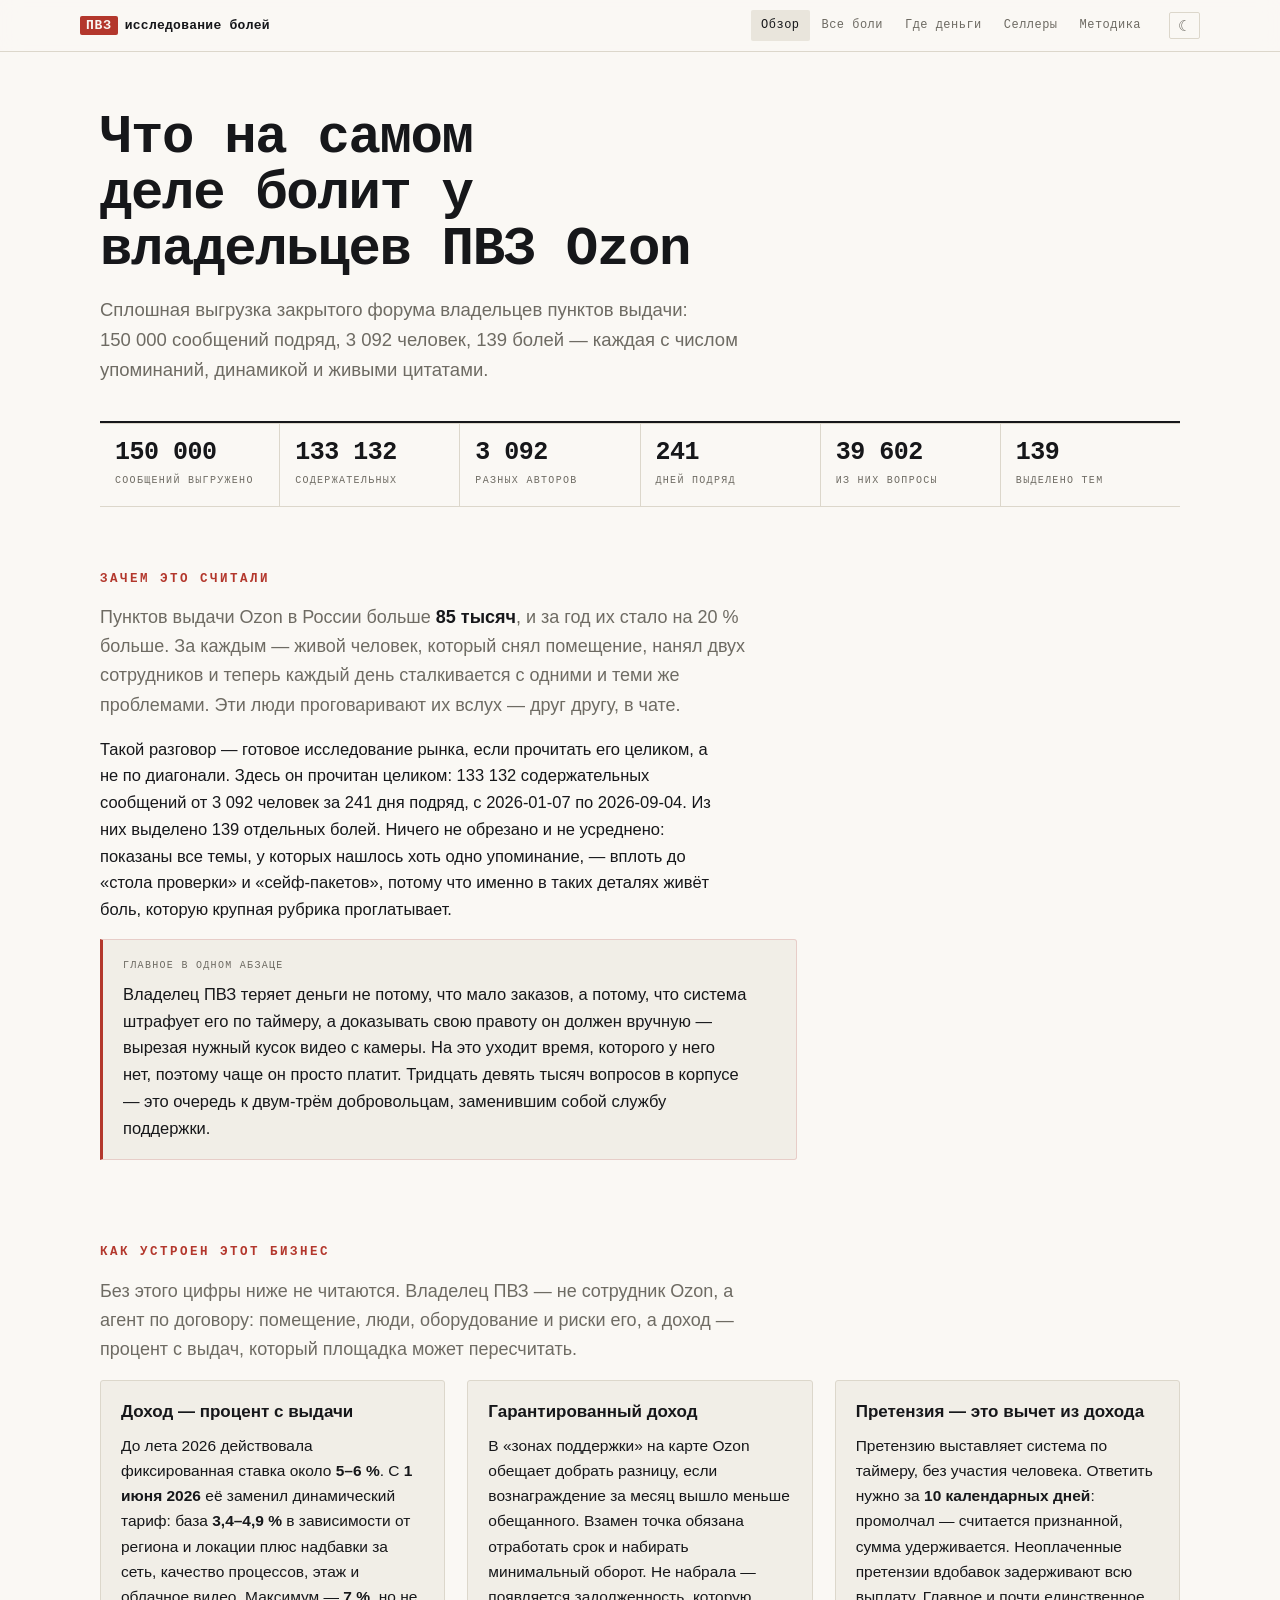
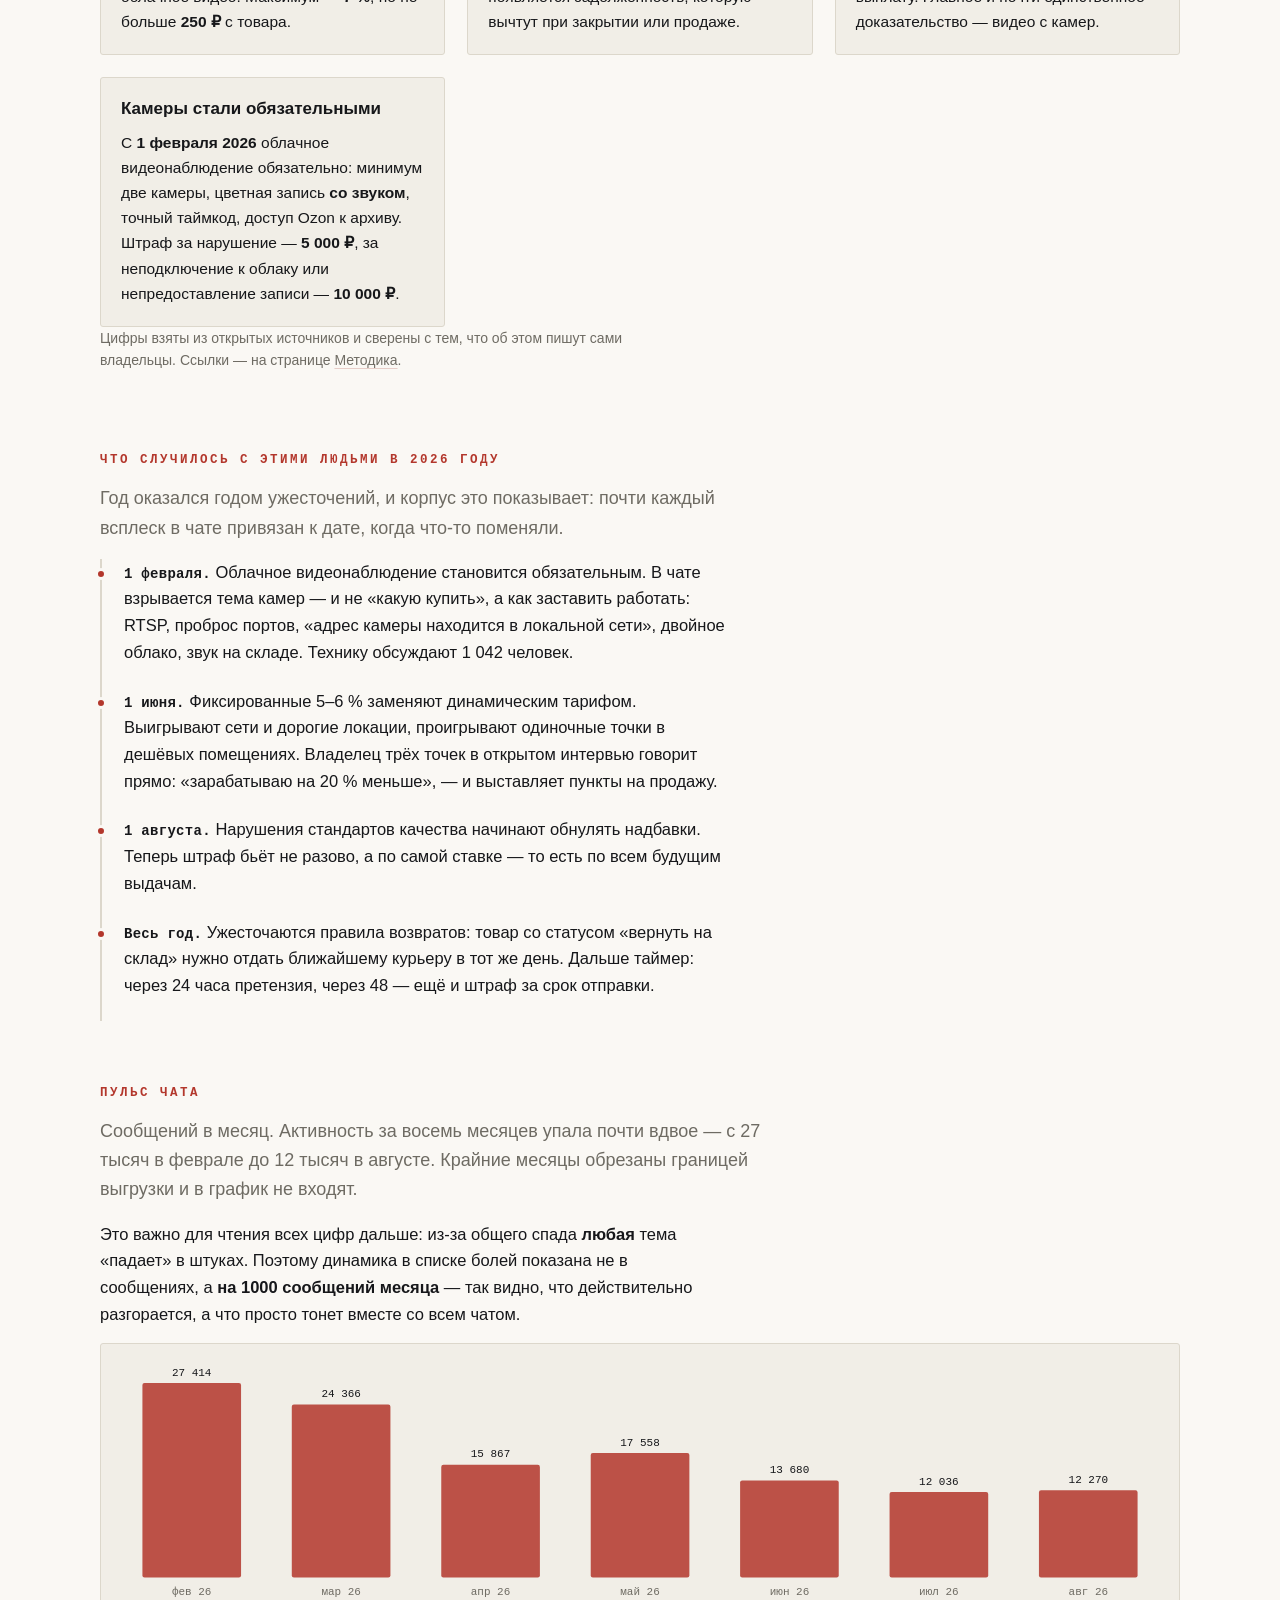
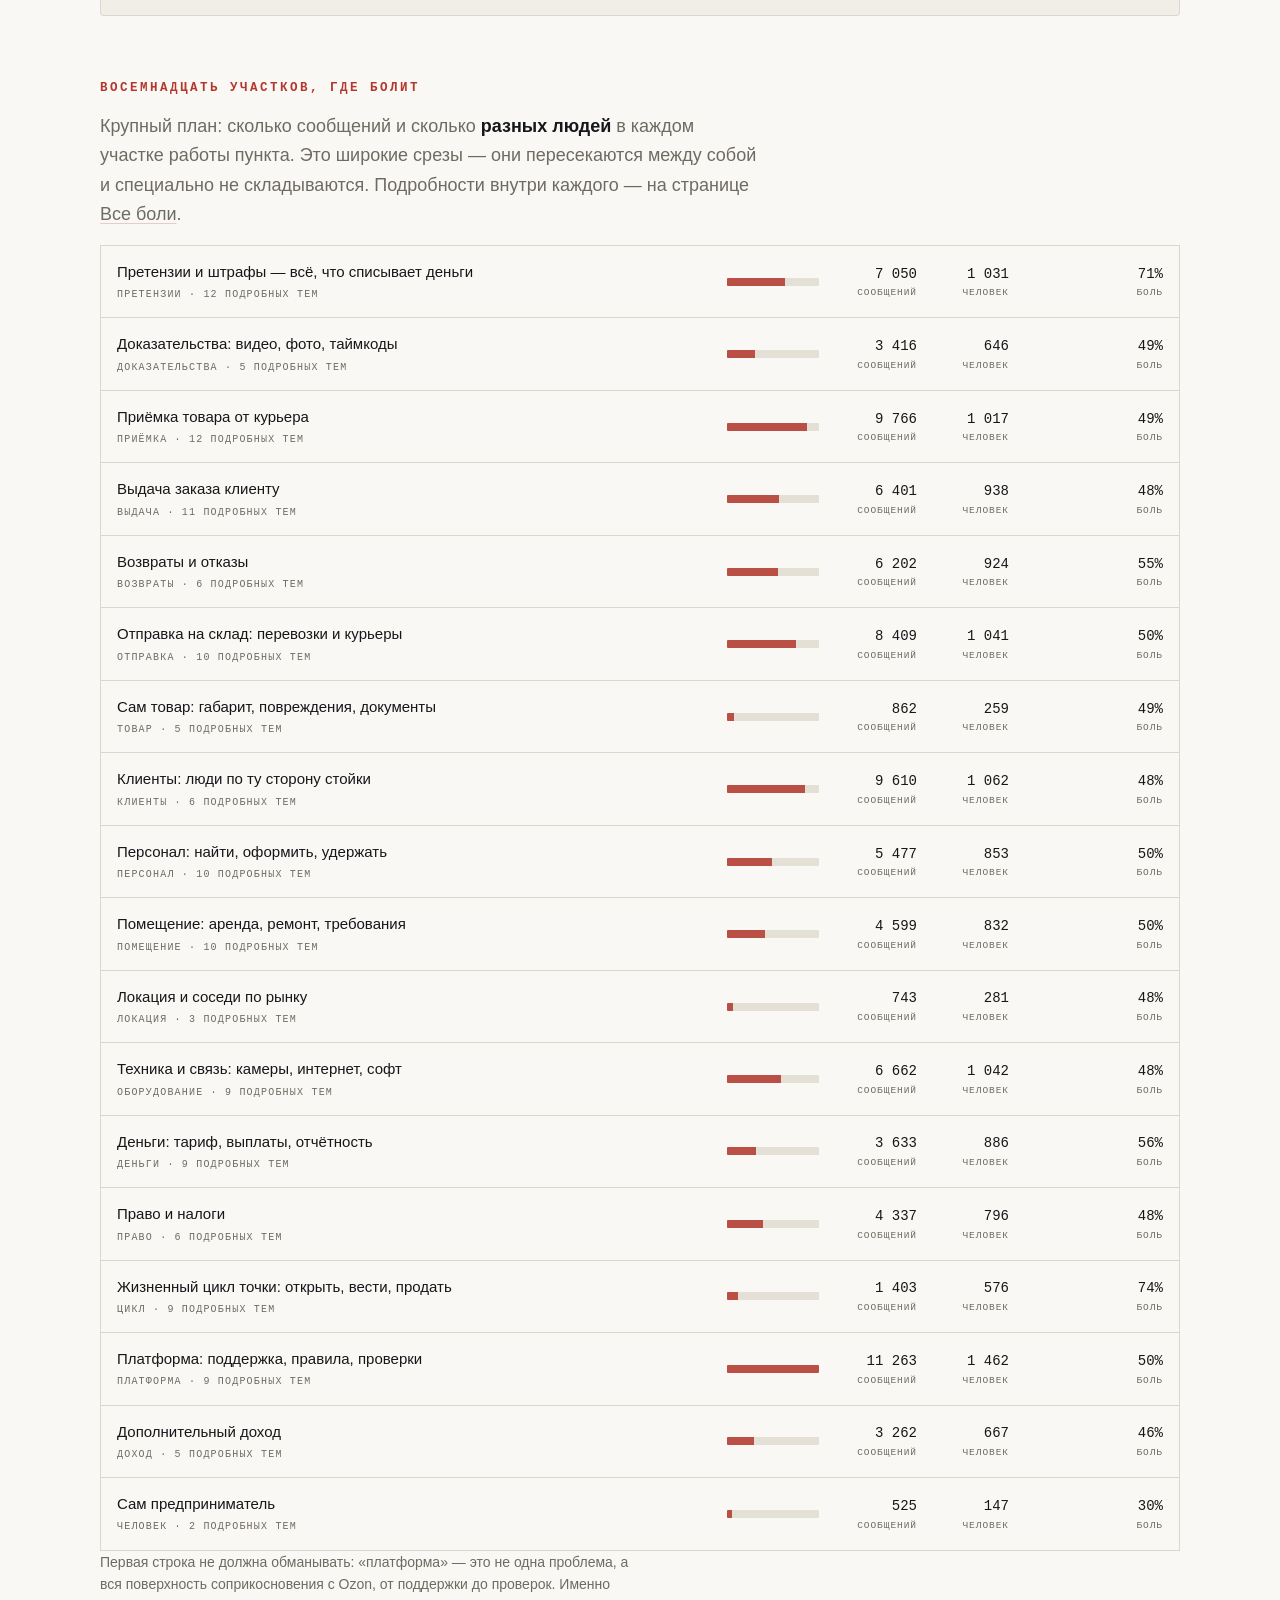
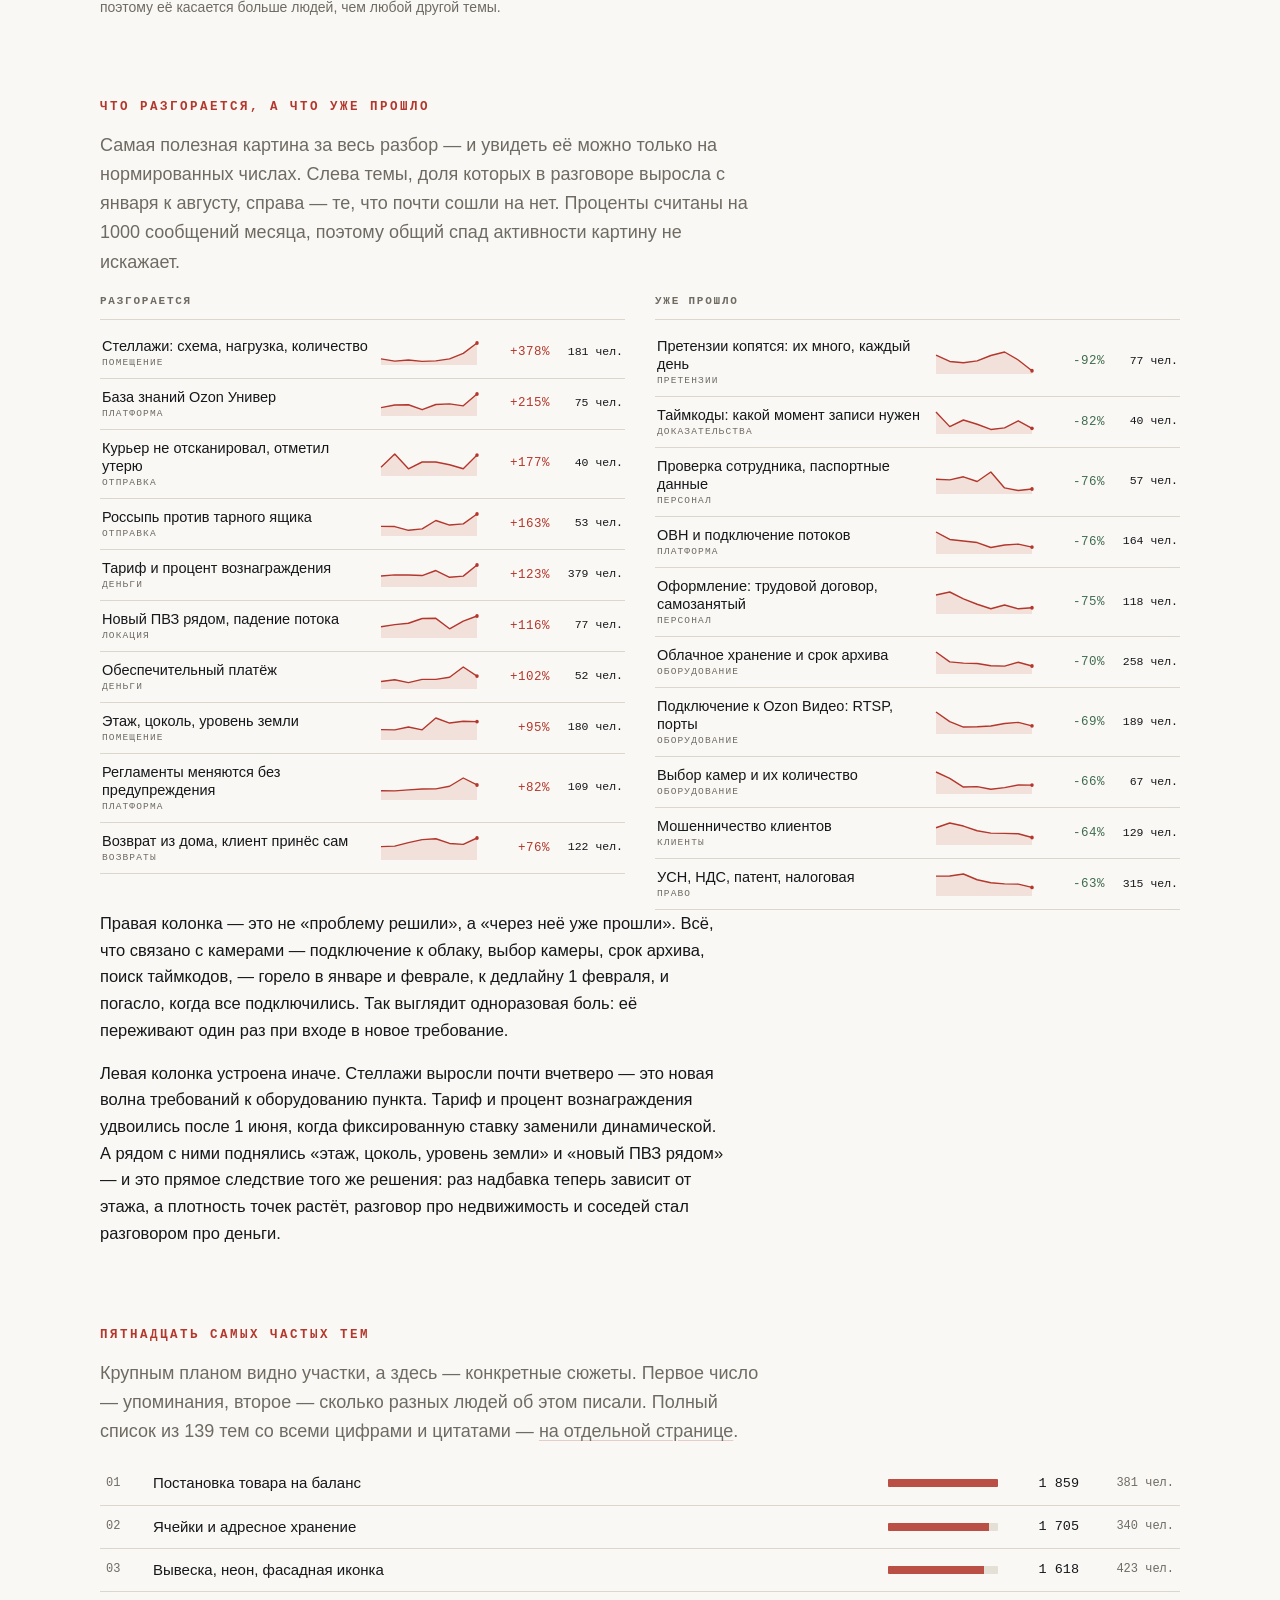
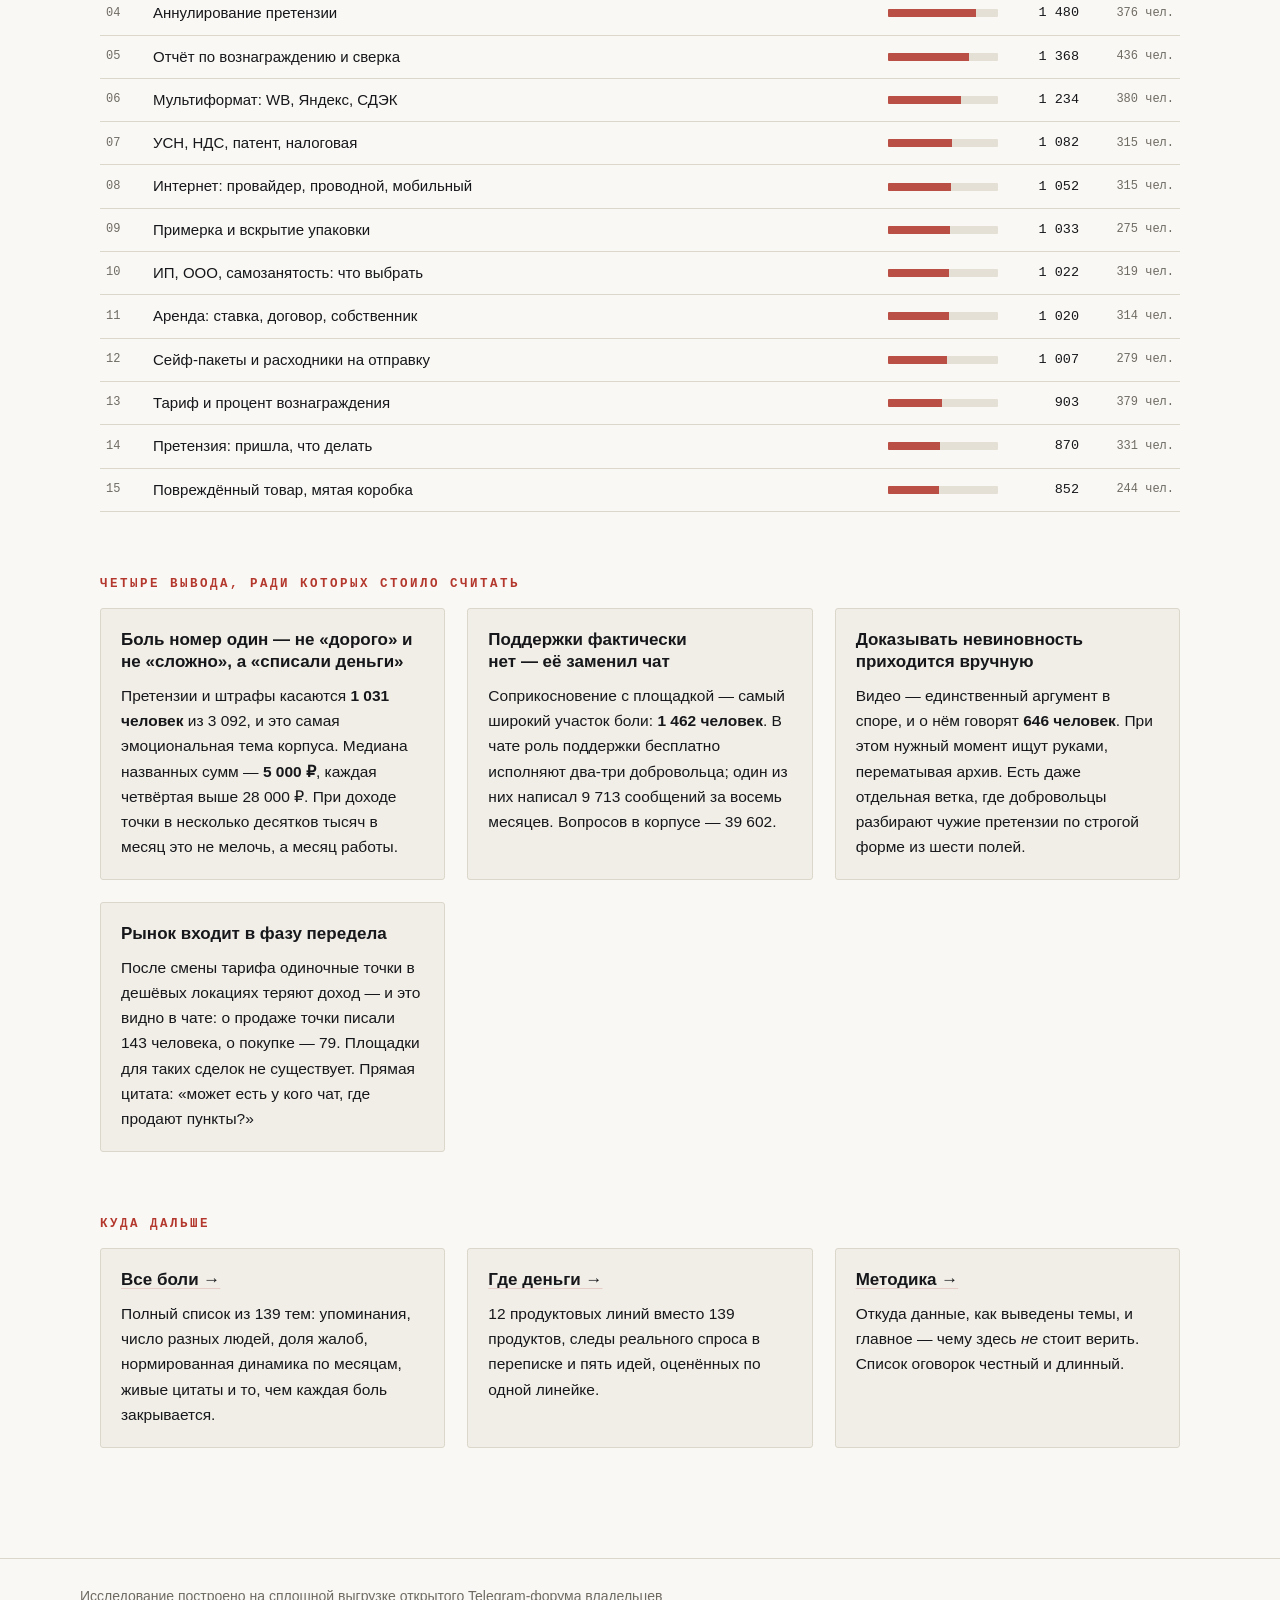
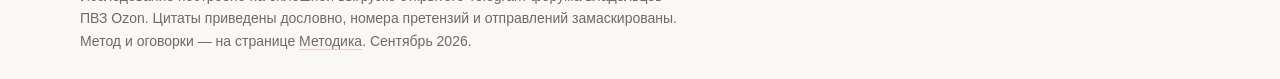
==== commit c5681d82: "Добавлен разбор динамики: что разгорается, а что уже прошло Нормированные на объём месяца ряды показ" ====
--- a/index.html
+++ b/index.html
@@ -149,6 +149,27 @@
 </section>
 
 <section>
+  <h2>Что разгорается, а что уже прошло</h2>
+  <p class="lead">Самая полезная картина за весь разбор — и увидеть её можно
+  только на нормированных числах. Слева темы, доля которых в разговоре выросла
+  с января к августу, справа — те, что почти сошли на нет. Проценты считаны на
+  1000 сообщений месяца, поэтому общий спад активности картину не искажает.</p>
+  <div class="two-cols"><div><h3 class="colh">Разгорается</h3><ol class="movers"><li><span class="t">Стеллажи: схема, нагрузка, количество<span class="sect">помещение</span></span><span class="sparkwrap"><svg class="spark" viewBox="0 0 132 30" preserveAspectRatio="none" aria-hidden="true"><polygon points="0,30 0.0,22.3 18.9,25.1 37.7,23.8 56.6,25.5 75.4,24.9 94.3,22.4 113.1,15.4 132.0,2.5 132,30" class="spark-fill"/><polyline points="0.0,22.3 18.9,25.1 37.7,23.8 56.6,25.5 75.4,24.9 94.3,22.4 113.1,15.4 132.0,2.5" class="spark-line"/><circle cx="132.0" cy="2.5" r="2.4" class="spark-dot"/></svg></span><span class="trend up">+378%</span><span class="n dim">181 чел.</span></li><li><span class="t">База знаний Ozon Универ<span class="sect">платформа</span></span><span class="sparkwrap"><svg class="spark" viewBox="0 0 132 30" preserveAspectRatio="none" aria-hidden="true"><polygon points="0,30 0.0,19.6 18.9,16.3 37.7,15.9 56.6,22.1 75.4,15.6 94.3,14.9 113.1,17.3 132.0,2.5 132,30" class="spark-fill"/><polyline points="0.0,19.6 18.9,16.3 37.7,15.9 56.6,22.1 75.4,15.6 94.3,14.9 113.1,17.3 132.0,2.5" class="spark-line"/><circle cx="132.0" cy="2.5" r="2.4" class="spark-dot"/></svg></span><span class="trend up">+215%</span><span class="n dim">75 чел.</span></li><li><span class="t">Курьер не отсканировал, отметил утерю<span class="sect">отправка</span></span><span class="sparkwrap"><svg class="spark" viewBox="0 0 132 30" preserveAspectRatio="none" aria-hidden="true"><polygon points="0,30 0.0,19.0 18.9,2.5 37.7,21.0 56.6,12.5 75.4,12.5 94.3,15.9 113.1,20.9 132.0,3.9 132,30" class="spark-fill"/><polyline points="0.0,19.0 18.9,2.5 37.7,21.0 56.6,12.5 75.4,12.5 94.3,15.9 113.1,20.9 132.0,3.9" class="spark-line"/><circle cx="132.0" cy="3.9" r="2.4" class="spark-dot"/></svg></span><span class="trend up">+177%</span><span class="n dim">40 чел.</span></li><li><span class="t">Россыпь против тарного ящика<span class="sect">отправка</span></span><span class="sparkwrap"><svg class="spark" viewBox="0 0 132 30" preserveAspectRatio="none" aria-hidden="true"><polygon points="0,30 0.0,18.0 18.9,18.2 37.7,22.9 56.6,21.1 75.4,10.6 94.3,16.3 113.1,14.8 132.0,2.5 132,30" class="spark-fill"/><polyline points="0.0,18.0 18.9,18.2 37.7,22.9 56.6,21.1 75.4,10.6 94.3,16.3 113.1,14.8 132.0,2.5" class="spark-line"/><circle cx="132.0" cy="2.5" r="2.4" class="spark-dot"/></svg></span><span class="trend up">+163%</span><span class="n dim">53 чел.</span></li><li><span class="t">Тариф и процент вознаграждения<span class="sect">деньги</span></span><span class="sparkwrap"><svg class="spark" viewBox="0 0 132 30" preserveAspectRatio="none" aria-hidden="true"><polygon points="0,30 0.0,16.3 18.9,14.8 37.7,15.0 56.6,15.7 75.4,9.4 94.3,17.9 113.1,16.4 132.0,2.5 132,30" class="spark-fill"/><polyline points="0.0,16.3 18.9,14.8 37.7,15.0 56.6,15.7 75.4,9.4 94.3,17.9 113.1,16.4 132.0,2.5" class="spark-line"/><circle cx="132.0" cy="2.5" r="2.4" class="spark-dot"/></svg></span><span class="trend up">+123%</span><span class="n dim">379 чел.</span></li><li><span class="t">Новый ПВЗ рядом, падение потока<span class="sect">локация</span></span><span class="sparkwrap"><svg class="spark" viewBox="0 0 132 30" preserveAspectRatio="none" aria-hidden="true"><polygon points="0,30 0.0,15.9 18.9,13.3 37.7,11.6 56.6,5.6 75.4,5.4 94.3,18.5 113.1,8.8 132.0,2.5 132,30" class="spark-fill"/><polyline points="0.0,15.9 18.9,13.3 37.7,11.6 56.6,5.6 75.4,5.4 94.3,18.5 113.1,8.8 132.0,2.5" class="spark-line"/><circle cx="132.0" cy="2.5" r="2.4" class="spark-dot"/></svg></span><span class="trend up">+116%</span><span class="n dim">77 чел.</span></li><li><span class="t">Обеспечительный платёж<span class="sect">деньги</span></span><span class="sparkwrap"><svg class="spark" viewBox="0 0 132 30" preserveAspectRatio="none" aria-hidden="true"><polygon points="0,30 0.0,20.7 18.9,18.4 37.7,22.0 56.6,18.0 75.4,18.0 94.3,15.3 113.1,2.5 132.0,13.9 132,30" class="spark-fill"/><polyline points="0.0,20.7 18.9,18.4 37.7,22.0 56.6,18.0 75.4,18.0 94.3,15.3 113.1,2.5 132.0,13.9" class="spark-line"/><circle cx="132.0" cy="13.9" r="2.4" class="spark-dot"/></svg></span><span class="trend up">+102%</span><span class="n dim">52 чел.</span></li><li><span class="t">Этаж, цоколь, уровень земли<span class="sect">помещение</span></span><span class="sparkwrap"><svg class="spark" viewBox="0 0 132 30" preserveAspectRatio="none" aria-hidden="true"><polygon points="0,30 0.0,17.0 18.9,17.4 37.7,13.8 56.6,17.3 75.4,2.5 94.3,8.8 113.1,6.6 132.0,7.0 132,30" class="spark-fill"/><polyline points="0.0,17.0 18.9,17.4 37.7,13.8 56.6,17.3 75.4,2.5 94.3,8.8 113.1,6.6 132.0,7.0" class="spark-line"/><circle cx="132.0" cy="7.0" r="2.4" class="spark-dot"/></svg></span><span class="trend up">+95%</span><span class="n dim">180 чел.</span></li><li><span class="t">Регламенты меняются без предупреждения<span class="sect">платформа</span></span><span class="sparkwrap"><svg class="spark" viewBox="0 0 132 30" preserveAspectRatio="none" aria-hidden="true"><polygon points="0,30 0.0,18.5 18.9,18.6 37.7,17.4 56.6,16.3 75.4,16.1 94.3,12.8 113.1,2.5 132.0,11.2 132,30" class="spark-fill"/><polyline points="0.0,18.5 18.9,18.6 37.7,17.4 56.6,16.3 75.4,16.1 94.3,12.8 113.1,2.5 132.0,11.2" class="spark-line"/><circle cx="132.0" cy="11.2" r="2.4" class="spark-dot"/></svg></span><span class="trend up">+82%</span><span class="n dim">109 чел.</span></li><li><span class="t">Возврат из дома, клиент принёс сам<span class="sect">возвраты</span></span><span class="sparkwrap"><svg class="spark" viewBox="0 0 132 30" preserveAspectRatio="none" aria-hidden="true"><polygon points="0,30 0.0,13.3 18.9,12.6 37.7,8.3 56.6,4.5 75.4,3.4 94.3,9.3 113.1,10.5 132.0,2.5 132,30" class="spark-fill"/><polyline points="0.0,13.3 18.9,12.6 37.7,8.3 56.6,4.5 75.4,3.4 94.3,9.3 113.1,10.5 132.0,2.5" class="spark-line"/><circle cx="132.0" cy="2.5" r="2.4" class="spark-dot"/></svg></span><span class="trend up">+76%</span><span class="n dim">122 чел.</span></li></ol></div><div><h3 class="colh">Уже прошло</h3><ol class="movers"><li><span class="t">Претензии копятся: их много, каждый день<span class="sect">претензии</span></span><span class="sparkwrap"><svg class="spark" viewBox="0 0 132 30" preserveAspectRatio="none" aria-hidden="true"><polygon points="0,30 0.0,6.4 18.9,14.3 37.7,15.9 56.6,13.6 75.4,6.9 94.3,2.5 113.1,12.5 132.0,25.9 132,30" class="spark-fill"/><polyline points="0.0,6.4 18.9,14.3 37.7,15.9 56.6,13.6 75.4,6.9 94.3,2.5 113.1,12.5 132.0,25.9" class="spark-line"/><circle cx="132.0" cy="25.9" r="2.4" class="spark-dot"/></svg></span><span class="trend down">-92%</span><span class="n dim">77 чел.</span></li><li><span class="t">Таймкоды: какой момент записи нужен<span class="sect">доказательства</span></span><span class="sparkwrap"><svg class="spark" viewBox="0 0 132 30" preserveAspectRatio="none" aria-hidden="true"><polygon points="0,30 0.0,2.5 18.9,20.8 37.7,12.5 56.6,17.8 75.4,24.3 94.3,22.4 113.1,13.5 132.0,22.9 132,30" class="spark-fill"/><polyline points="0.0,2.5 18.9,20.8 37.7,12.5 56.6,17.8 75.4,24.3 94.3,22.4 113.1,13.5 132.0,22.9" class="spark-line"/><circle cx="132.0" cy="22.9" r="2.4" class="spark-dot"/></svg></span><span class="trend down">-82%</span><span class="n dim">40 чел.</span></li><li><span class="t">Проверка сотрудника, паспортные данные<span class="sect">персонал</span></span><span class="sparkwrap"><svg class="spark" viewBox="0 0 132 30" preserveAspectRatio="none" aria-hidden="true"><polygon points="0,30 0.0,11.6 18.9,12.3 37.7,8.5 56.6,14.4 75.4,2.5 94.3,22.4 113.1,25.6 132.0,23.7 132,30" class="spark-fill"/><polyline points="0.0,11.6 18.9,12.3 37.7,8.5 56.6,14.4 75.4,2.5 94.3,22.4 113.1,25.6 132.0,23.7" class="spark-line"/><circle cx="132.0" cy="23.7" r="2.4" class="spark-dot"/></svg></span><span class="trend down">-76%</span><span class="n dim">57 чел.</span></li><li><span class="t">ОВН и подключение потоков<span class="sect">платформа</span></span><span class="sparkwrap"><svg class="spark" viewBox="0 0 132 30" preserveAspectRatio="none" aria-hidden="true"><polygon points="0,30 0.0,2.5 18.9,11.8 37.7,13.7 56.6,15.7 75.4,21.9 94.3,18.8 113.1,17.6 132.0,21.4 132,30" class="spark-fill"/><polyline points="0.0,2.5 18.9,11.8 37.7,13.7 56.6,15.7 75.4,21.9 94.3,18.8 113.1,17.6 132.0,21.4" class="spark-line"/><circle cx="132.0" cy="21.4" r="2.4" class="spark-dot"/></svg></span><span class="trend down">-76%</span><span class="n dim">164 чел.</span></li><li><span class="t">Оформление: трудовой договор, самозанятый<span class="sect">персонал</span></span><span class="sparkwrap"><svg class="spark" viewBox="0 0 132 30" preserveAspectRatio="none" aria-hidden="true"><polygon points="0,30 0.0,6.3 18.9,2.5 37.7,11.0 56.6,17.8 75.4,23.4 94.3,18.7 113.1,23.5 132.0,22.2 132,30" class="spark-fill"/><polyline points="0.0,6.3 18.9,2.5 37.7,11.0 56.6,17.8 75.4,23.4 94.3,18.7 113.1,23.5 132.0,22.2" class="spark-line"/><circle cx="132.0" cy="22.2" r="2.4" class="spark-dot"/></svg></span><span class="trend down">-75%</span><span class="n dim">118 чел.</span></li><li><span class="t">Облачное хранение и срок архива<span class="sect">оборудование</span></span><span class="sparkwrap"><svg class="spark" viewBox="0 0 132 30" preserveAspectRatio="none" aria-hidden="true"><polygon points="0,30 0.0,2.5 18.9,14.9 37.7,16.4 56.6,16.9 75.4,19.7 94.3,20.1 113.1,15.3 132.0,20.0 132,30" class="spark-fill"/><polyline points="0.0,2.5 18.9,14.9 37.7,16.4 56.6,16.9 75.4,19.7 94.3,20.1 113.1,15.3 132.0,20.0" class="spark-line"/><circle cx="132.0" cy="20.0" r="2.4" class="spark-dot"/></svg></span><span class="trend down">-70%</span><span class="n dim">258 чел.</span></li><li><span class="t">Подключение к Ozon Видео: RTSP, порты<span class="sect">оборудование</span></span><span class="sparkwrap"><svg class="spark" viewBox="0 0 132 30" preserveAspectRatio="none" aria-hidden="true"><polygon points="0,30 0.0,2.5 18.9,14.6 37.7,21.3 56.6,20.9 75.4,20.0 94.3,16.9 113.1,15.5 132.0,19.8 132,30" class="spark-fill"/><polyline points="0.0,2.5 18.9,14.6 37.7,21.3 56.6,20.9 75.4,20.0 94.3,16.9 113.1,15.5 132.0,19.8" class="spark-line"/><circle cx="132.0" cy="19.8" r="2.4" class="spark-dot"/></svg></span><span class="trend down">-69%</span><span class="n dim">189 чел.</span></li><li><span class="t">Выбор камер и их количество<span class="sect">оборудование</span></span><span class="sparkwrap"><svg class="spark" viewBox="0 0 132 30" preserveAspectRatio="none" aria-hidden="true"><polygon points="0,30 0.0,2.5 18.9,10.4 37.7,21.3 56.6,20.8 75.4,24.1 94.3,22.0 113.1,18.7 132.0,18.9 132,30" class="spark-fill"/><polyline points="0.0,2.5 18.9,10.4 37.7,21.3 56.6,20.8 75.4,24.1 94.3,22.0 113.1,18.7 132.0,18.9" class="spark-line"/><circle cx="132.0" cy="18.9" r="2.4" class="spark-dot"/></svg></span><span class="trend down">-66%</span><span class="n dim">67 чел.</span></li><li><span class="t">Мошенничество клиентов<span class="sect">клиенты</span></span><span class="sparkwrap"><svg class="spark" viewBox="0 0 132 30" preserveAspectRatio="none" aria-hidden="true"><polygon points="0,30 0.0,8.4 18.9,2.5 37.7,6.3 56.6,12.2 75.4,15.1 94.3,15.5 113.1,15.9 132.0,20.6 132,30" class="spark-fill"/><polyline points="0.0,8.4 18.9,2.5 37.7,6.3 56.6,12.2 75.4,15.1 94.3,15.5 113.1,15.9 132.0,20.6" class="spark-line"/><circle cx="132.0" cy="20.6" r="2.4" class="spark-dot"/></svg></span><span class="trend down">-64%</span><span class="n dim">129 чел.</span></li><li><span class="t">УСН, НДС, патент, налоговая<span class="sect">право</span></span><span class="sparkwrap"><svg class="spark" viewBox="0 0 132 30" preserveAspectRatio="none" aria-hidden="true"><polygon points="0,30 0.0,5.1 18.9,5.0 37.7,2.5 56.6,9.7 75.4,13.5 94.3,14.9 113.1,15.1 132.0,19.3 132,30" class="spark-fill"/><polyline points="0.0,5.1 18.9,5.0 37.7,2.5 56.6,9.7 75.4,13.5 94.3,14.9 113.1,15.1 132.0,19.3" class="spark-line"/><circle cx="132.0" cy="19.3" r="2.4" class="spark-dot"/></svg></span><span class="trend down">-63%</span><span class="n dim">315 чел.</span></li></ol></div></div>
+  <p>Правая колонка — это не «проблему решили», а «через неё уже прошли». Всё,
+  что связано с камерами — подключение к облаку, выбор камеры, срок архива,
+  поиск таймкодов, — горело в январе и феврале, к дедлайну 1 февраля, и
+  погасло, когда все подключились. Так выглядит одноразовая боль: её
+  переживают один раз при входе в новое требование.</p>
+  <p>Левая колонка устроена иначе. Стеллажи выросли почти вчетверо — это новая
+  волна требований к оборудованию пункта. Тариф и процент вознаграждения
+  удвоились после 1 июня, когда фиксированную ставку заменили динамической.
+  А рядом с ними поднялись «этаж, цоколь, уровень земли» и «новый ПВЗ рядом» —
+  и это прямое следствие того же решения: раз надбавка теперь зависит от этажа,
+  а плотность точек растёт, разговор про недвижимость и соседей стал разговором
+  про деньги.</p>
+</section>
+
+<section>
   <h2>Пятнадцать самых частых тем</h2>
   <p class="lead">Крупным планом видно участки, а здесь — конкретные сюжеты.
   Первое число — упоминания, второе — сколько разных людей об этом писали.
--- a/assets/site.css
+++ b/assets/site.css
@@ -281,6 +281,24 @@
 }
 .top15 .t { font-size: 15px; }
 
+/* ── что разгорается, а что прошло ─────────────────────────────────────── */
+.two-cols { display: grid; gap: 30px; grid-template-columns: repeat(auto-fit, minmax(320px, 1fr)); }
+.colh {
+  font-family: var(--mono); font-size: 11px; letter-spacing: .16em;
+  text-transform: uppercase; color: var(--muted); font-weight: 600;
+  margin: 0 0 8px; padding-bottom: 8px; border-bottom: 1px solid var(--rule);
+}
+.movers { list-style: none; margin: 0; padding: 0; }
+.movers li {
+  display: grid; grid-template-columns: minmax(0, 1fr) 96px 62px 62px;
+  gap: 11px; align-items: center; padding: 9px 2px;
+  border-bottom: 1px solid var(--rule);
+}
+.movers .t { font-size: 14.5px; line-height: 1.25; }
+.movers .spark { width: 96px; height: 24px; }
+.movers .trend { text-align: right; margin-left: 0; font-size: 12.5px; }
+.movers .n { font-family: var(--mono); text-align: right; font-size: 11.5px; }
+
 /* ── линии продуктов ───────────────────────────────────────────────────── */
 .lines-grid { display: grid; gap: var(--gap); }
 .line {
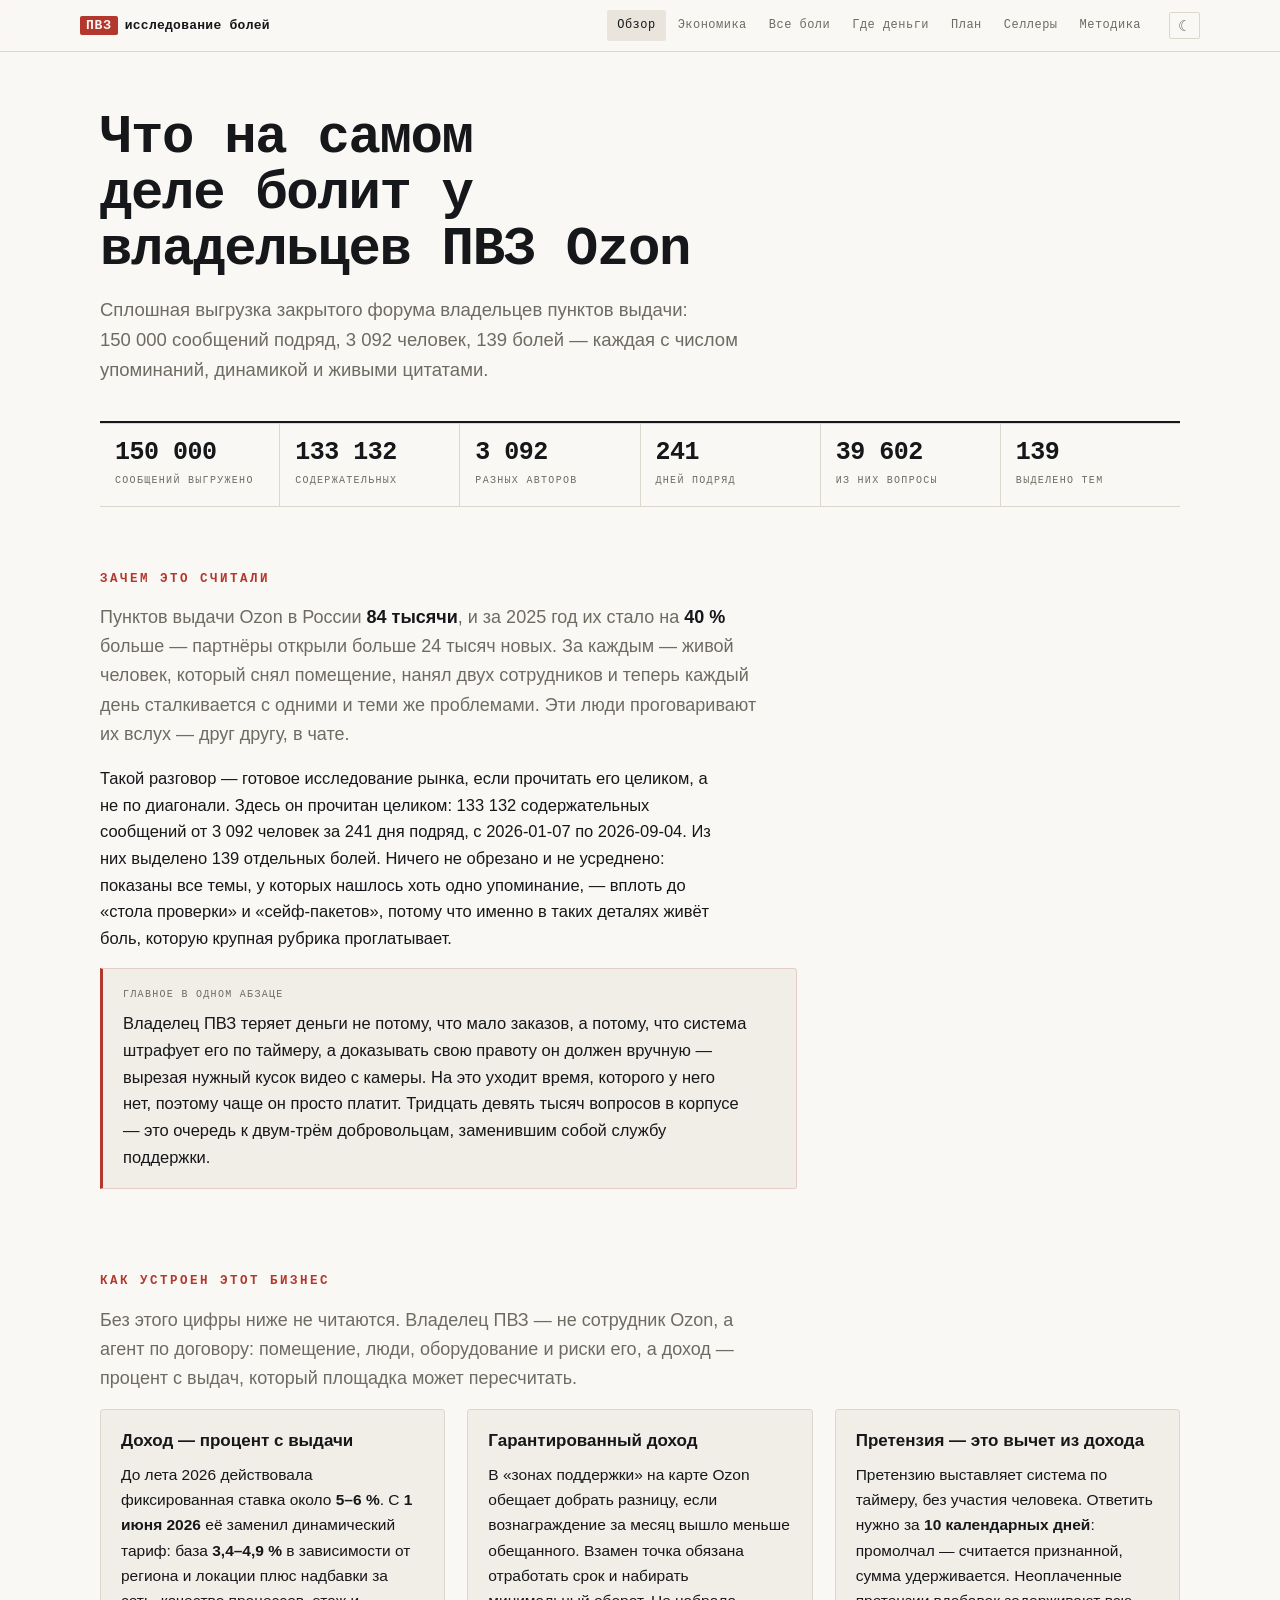
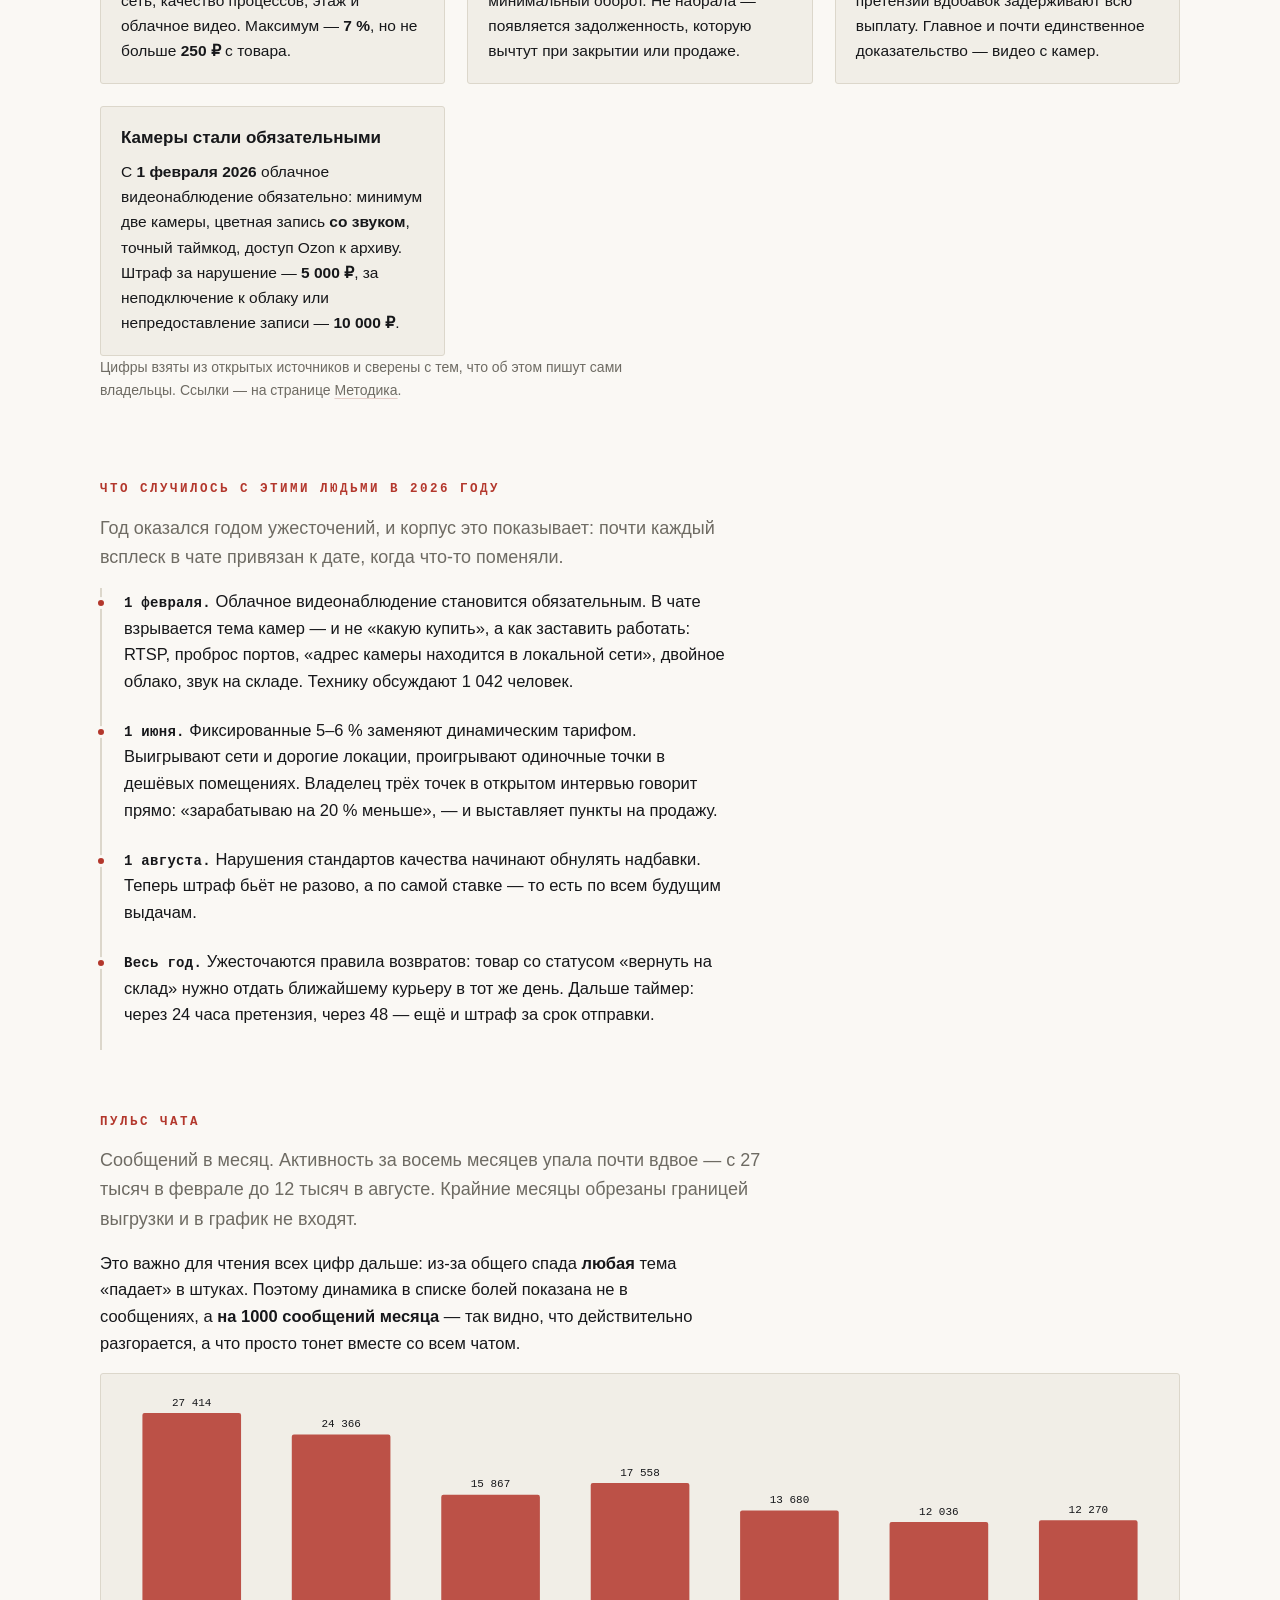
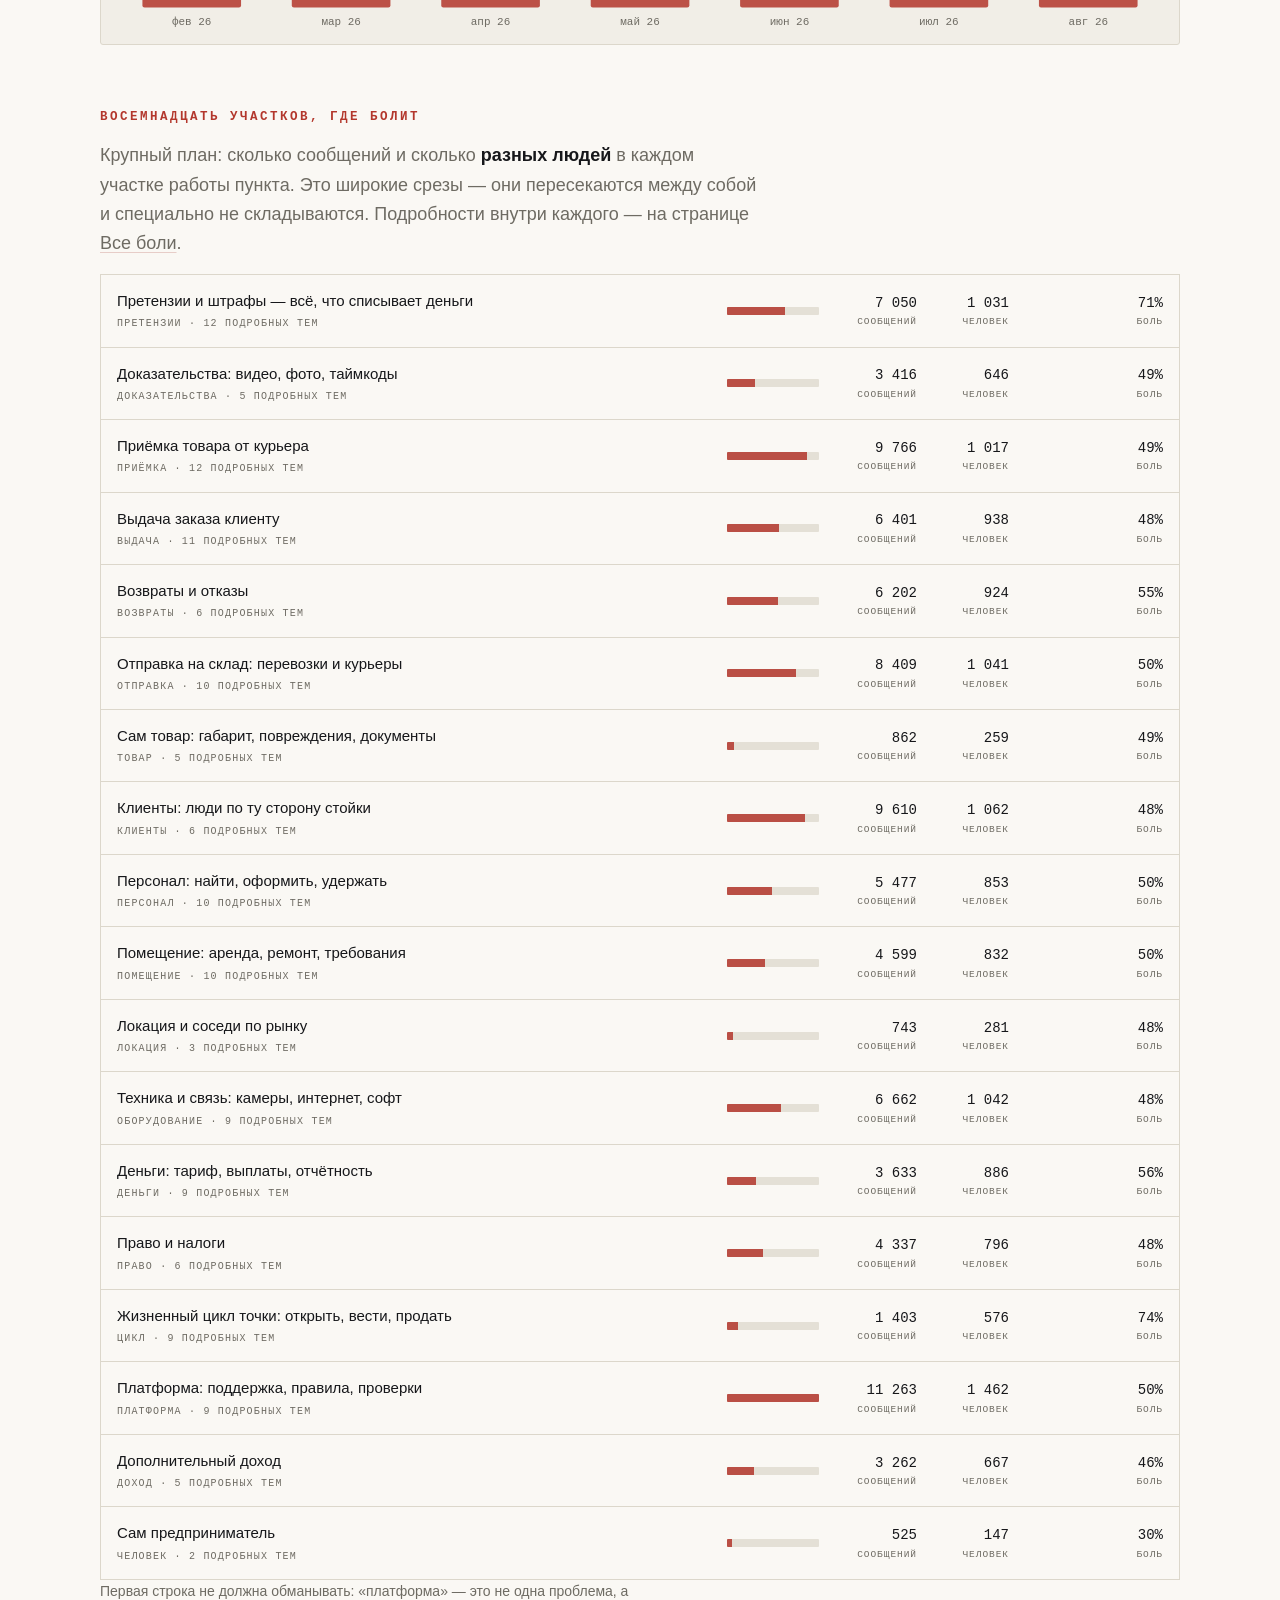
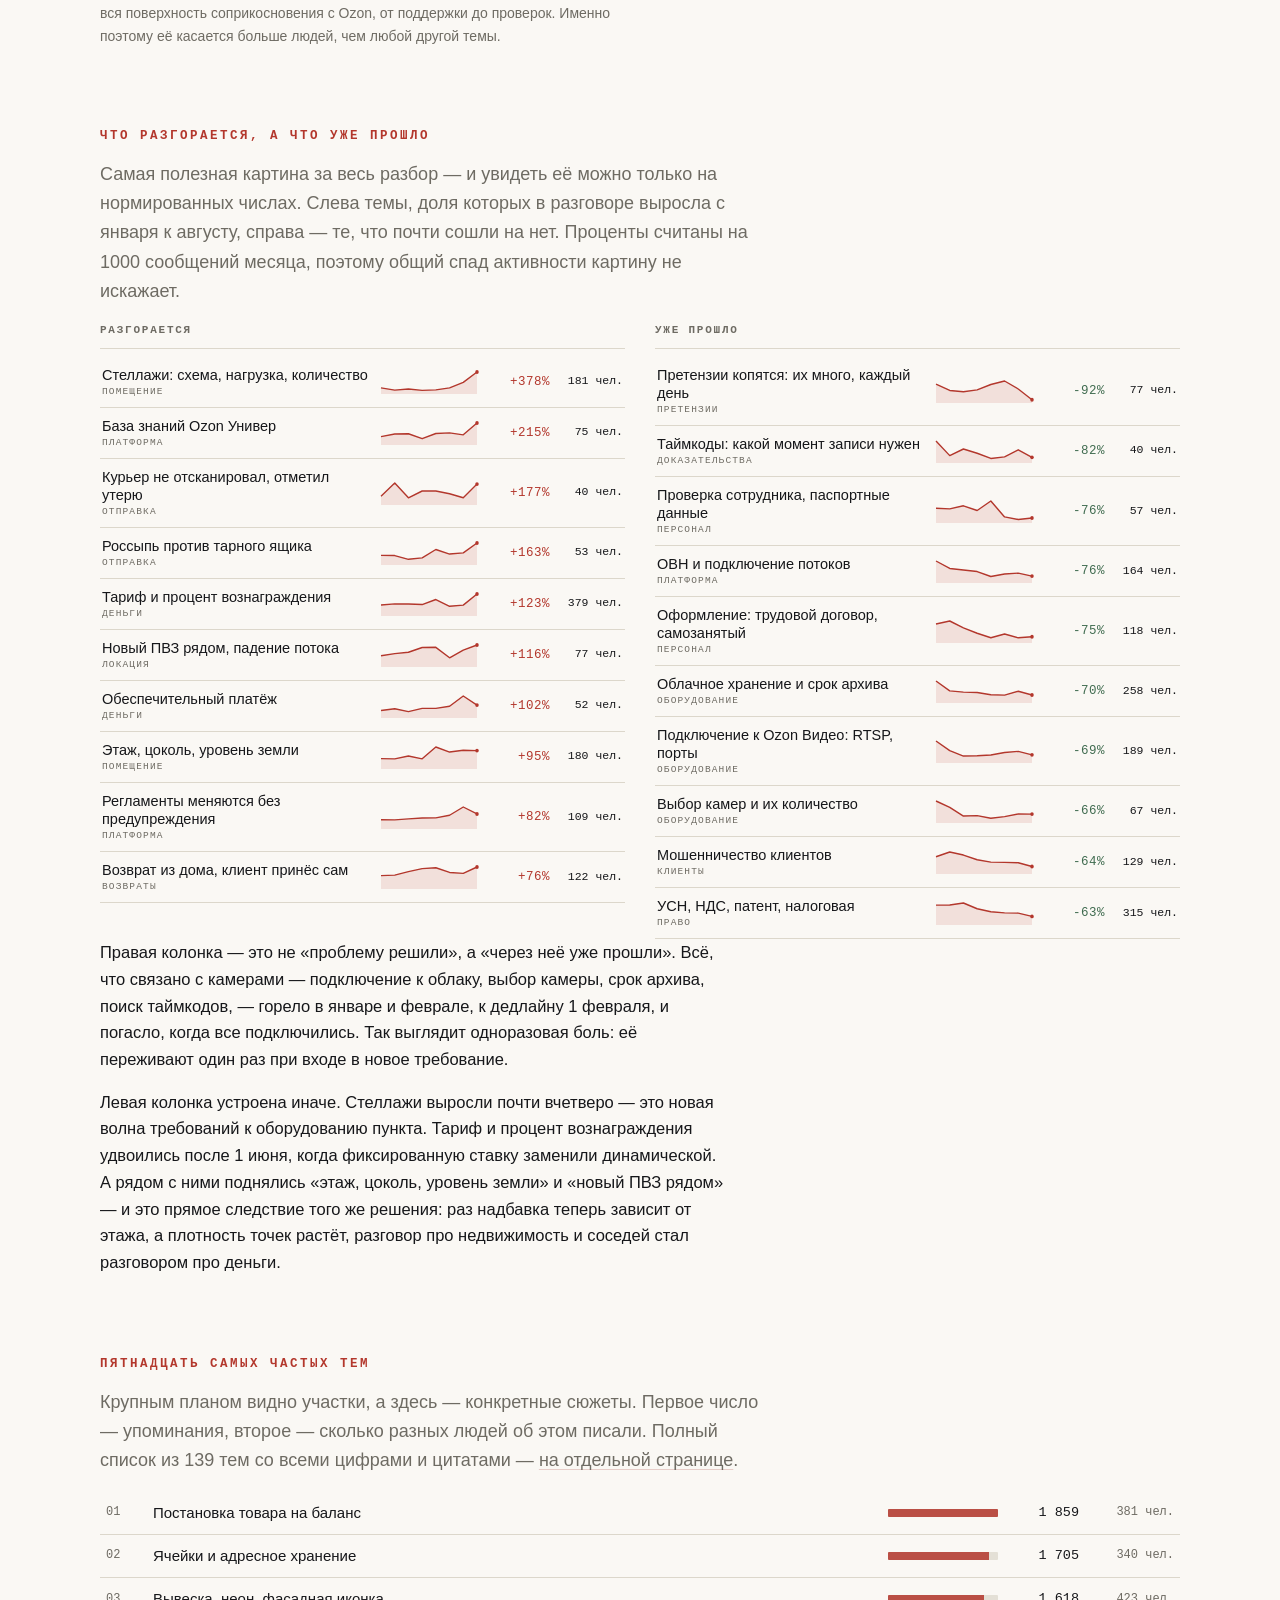
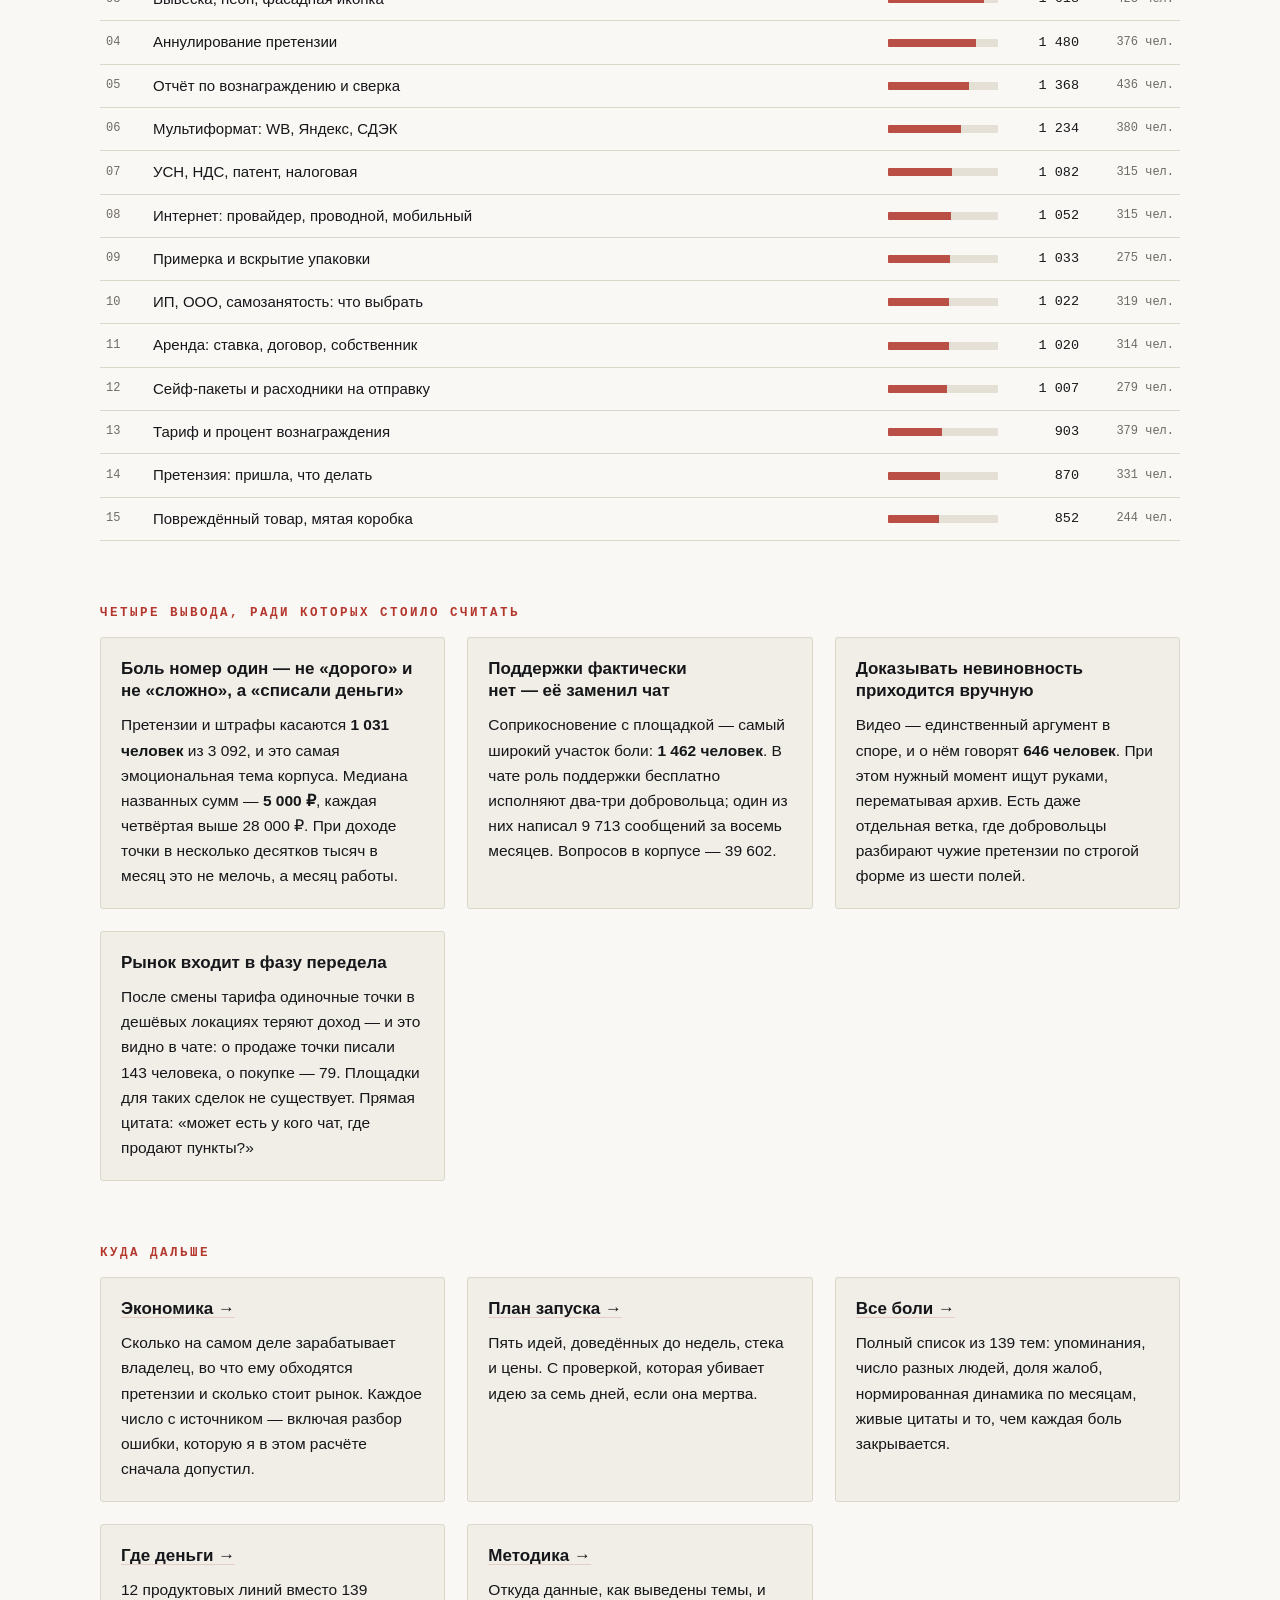
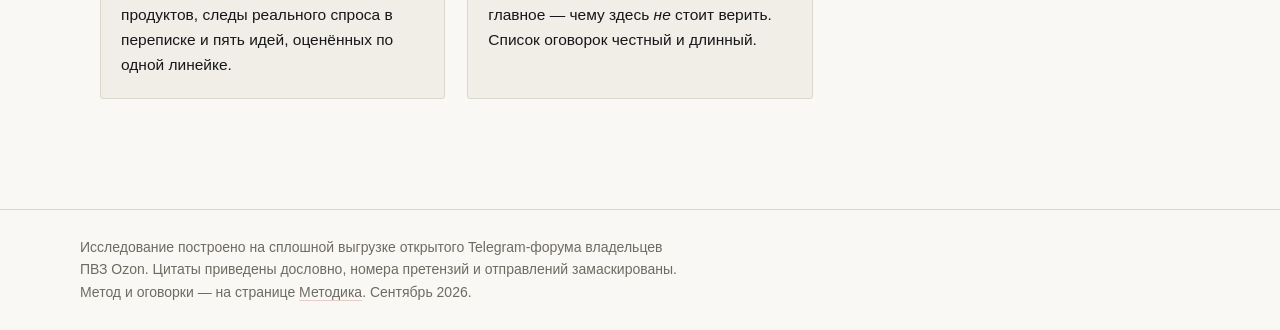
==== commit 25fa7167: "Экономика владельца и план запуска; исправлены числа рынка Добавлены две страницы. «Экономика» счита" ====
--- a/index.html
+++ b/index.html
@@ -22,7 +22,7 @@
 <body>
 <header class="top">
   <a class="brand" href="index.html"><span class="mark">ПВЗ</span>исследование болей</a>
-  <nav><a href="index.html" class=here>Обзор</a><a href="pains.html">Все боли</a><a href="money.html">Где деньги</a><a href="sellers.html">Селлеры</a><a href="method.html">Методика</a></nav>
+  <nav><a href="index.html" class=here>Обзор</a><a href="economics.html">Экономика</a><a href="pains.html">Все боли</a><a href="money.html">Где деньги</a><a href="plan.html">План</a><a href="sellers.html">Селлеры</a><a href="method.html">Методика</a></nav>
   <button id="theme" type="button" aria-label="Переключить тему">☾</button>
 </header>
 <main class="wrap">
@@ -34,8 +34,8 @@
 
 <section>
   <h2>Зачем это считали</h2>
-  <p class="lead">Пунктов выдачи Ozon в России больше <b>85 тысяч</b>, и за год
-  их стало на 20 % больше. За каждым — живой человек, который снял помещение,
+  <p class="lead">Пунктов выдачи Ozon в России <b>84 тысячи</b>, и за 2025 год
+  их стало на <b>40 %</b> больше — партнёры открыли больше 24 тысяч новых. За каждым — живой человек, который снял помещение,
   нанял двух сотрудников и теперь каждый день сталкивается с одними и теми же
   проблемами. Эти люди проговаривают их вслух — друг другу, в чате.</p>
 
@@ -216,6 +216,17 @@
   <h2>Куда дальше</h2>
   <div class="cards">
     <div class="card">
+      <h3><a href="economics.html">Экономика →</a></h3>
+      <p>Сколько на самом деле зарабатывает владелец, во что ему обходятся
+      претензии и сколько стоит рынок. Каждое число с источником — включая
+      разбор ошибки, которую я в этом расчёте сначала допустил.</p>
+    </div>
+    <div class="card">
+      <h3><a href="plan.html">План запуска →</a></h3>
+      <p>Пять идей, доведённых до недель, стека и цены. С проверкой, которая
+      убивает идею за семь дней, если она мертва.</p>
+    </div>
+    <div class="card">
       <h3><a href="pains.html">Все боли →</a></h3>
       <p>Полный список из 139 тем: упоминания, число разных людей, доля
       жалоб, нормированная динамика по месяцам, живые цитаты и то, чем каждая
--- a/assets/site.css
+++ b/assets/site.css
@@ -384,6 +384,54 @@
 tbody tr:last-child td { border-bottom: none; }
 tbody tr:hover { background: var(--panel); }
 
+/* ── экономика ─────────────────────────────────────────────────────────── */
+.card .big {
+  font-family: var(--mono); font-size: 34px; font-weight: 600;
+  letter-spacing: -.02em; font-variant-numeric: tabular-nums;
+  margin: 6px 0 2px; line-height: 1;
+}
+.card .cap {
+  font-family: var(--mono); font-size: 10px; letter-spacing: .13em;
+  text-transform: uppercase; color: var(--muted); margin: 0 0 12px;
+}
+.prices { list-style: none; margin: 12px 0 0; padding: 12px 0 0; border-top: 1px solid var(--rule); }
+.prices li { font-size: 14px; padding: 3px 0; }
+.prices b { font-family: var(--mono); font-variant-numeric: tabular-nums; }
+
+table.econ td small {
+  display: block; color: var(--muted); font-size: 13px; margin-top: 4px;
+  max-width: 62ch; line-height: 1.5;
+}
+table.econ td:first-child { min-width: 280px; }
+table.src td { vertical-align: top; font-size: 13.5px; }
+table.src td:nth-child(2) { white-space: nowrap; font-family: var(--mono); }
+table.src td:nth-child(3) { color: var(--muted); }
+table.src td:last-child { color: var(--muted); min-width: 300px; }
+
+/* ── план запуска ──────────────────────────────────────────────────────── */
+.weeks { list-style: none; margin: 0; padding: 0; counter-reset: w; }
+.weeks li {
+  counter-increment: w; display: grid; grid-template-columns: 76px minmax(0, 1fr);
+  gap: 16px; padding: 12px 0; border-bottom: 1px solid var(--rule);
+}
+/* Номер недели занимает обе строки слева, текст — всю правую колонку.
+   Без этого второй элемент уезжает в узкую первую колонку и текст
+   схлопывается в столбик по одному слову. */
+.weeks li::before {
+  content: "нед " counter(w); font-family: var(--mono); font-size: 10.5px;
+  letter-spacing: .1em; text-transform: uppercase; color: var(--muted);
+  padding-top: 3px; grid-row: span 2;
+}
+.weeks b, .weeks span { grid-column: 2; }
+.weeks b { display: block; margin-bottom: 3px; font-size: 15px; }
+.weeks span { font-size: 14.5px; color: var(--muted); }
+.stack { display: flex; flex-wrap: wrap; gap: 6px; margin: 10px 0 0; }
+.stack li {
+  list-style: none; font-family: var(--mono); font-size: 11.5px;
+  padding: 4px 9px; border: 1px solid var(--rule); border-radius: 2px;
+  background: var(--paper);
+}
+
 /* ── прочее ────────────────────────────────────────────────────────────── */
 .caveats, .links { padding-left: 20px; max-width: 72ch; }
 .caveats li, .links li { margin-bottom: 11px; }
